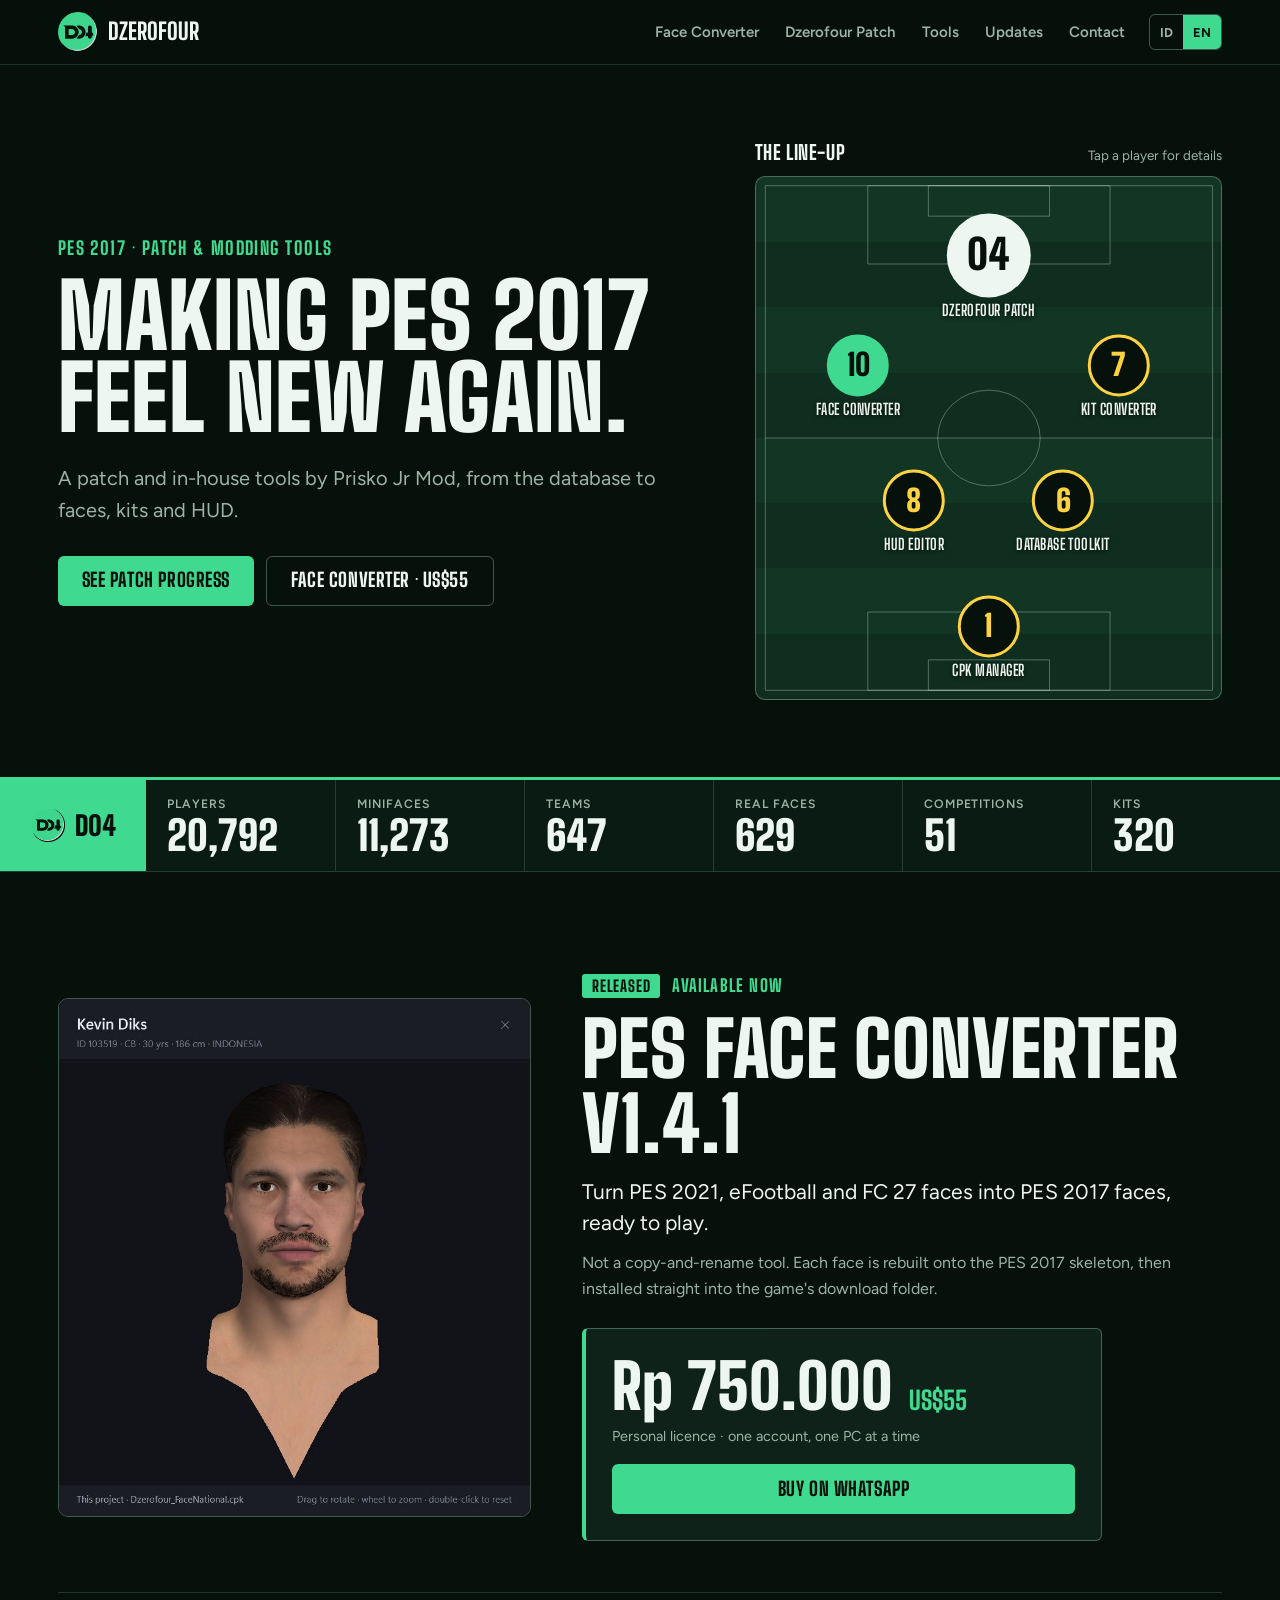
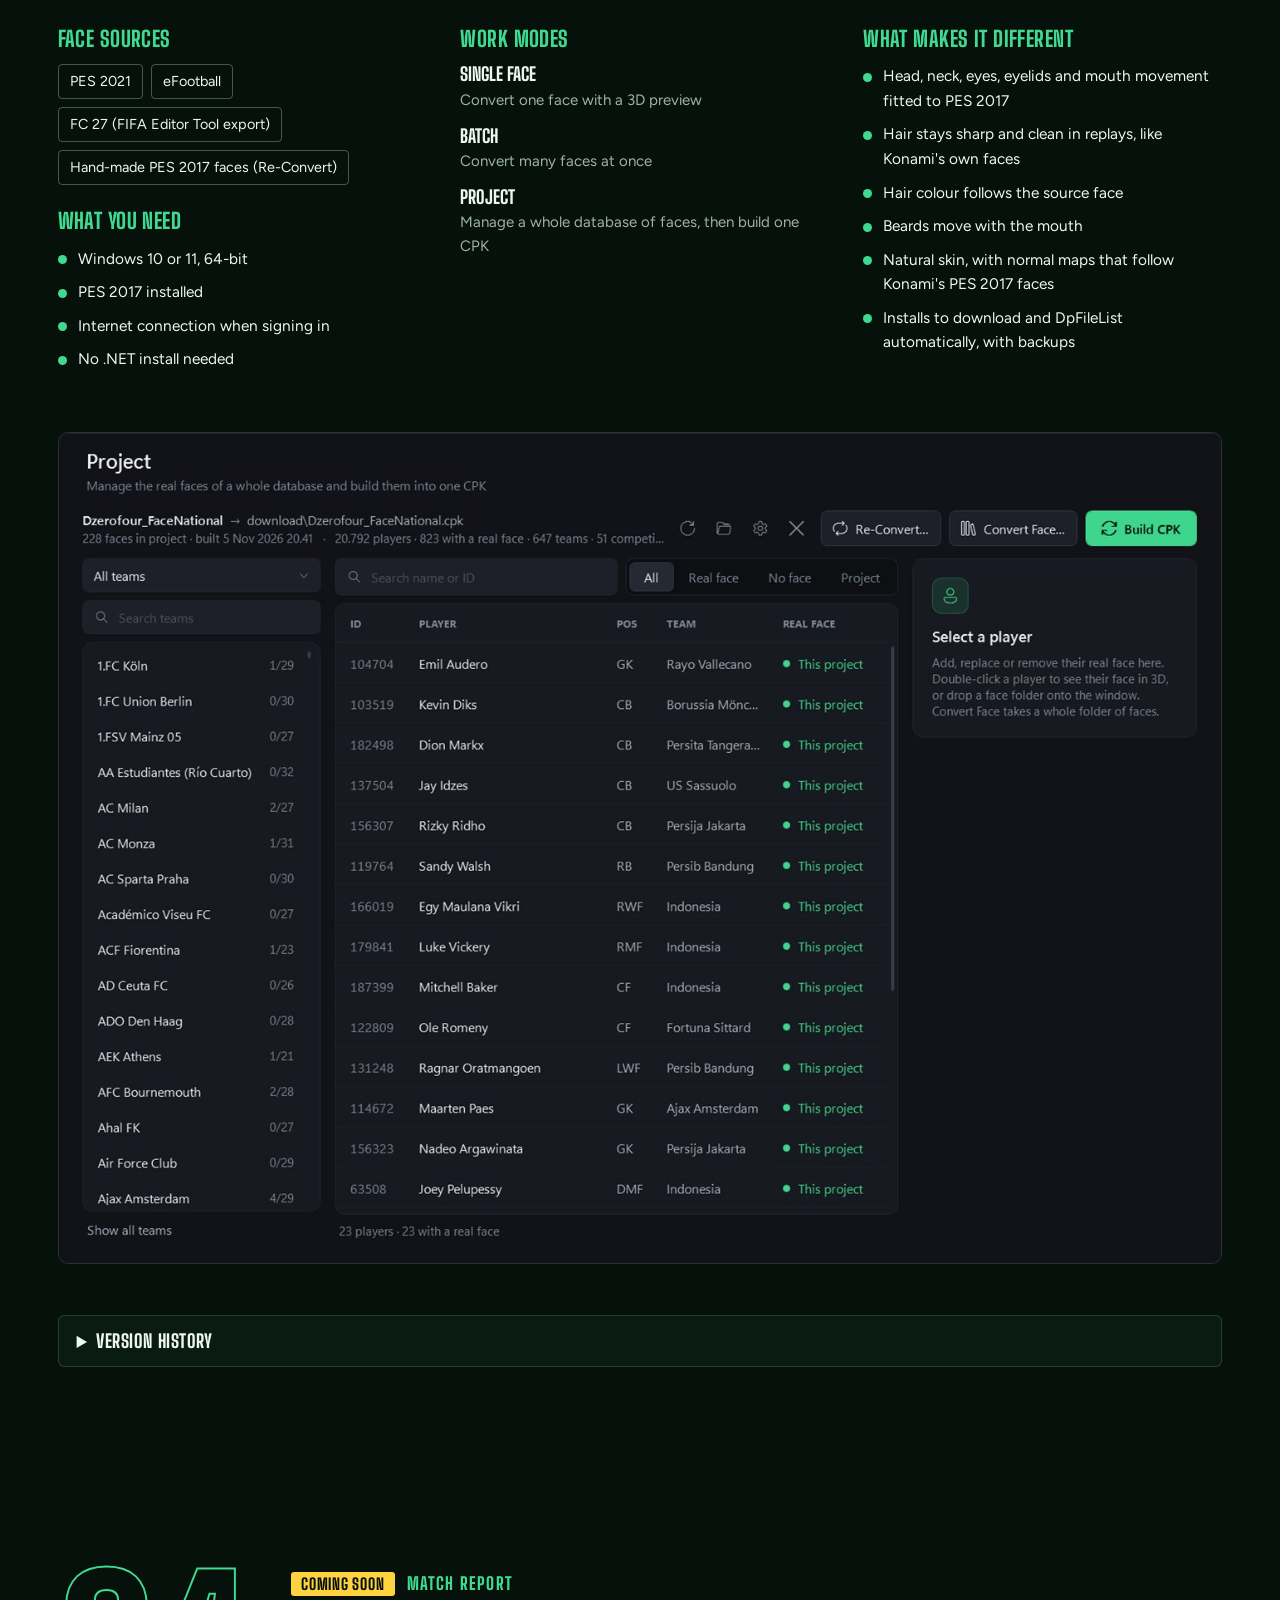
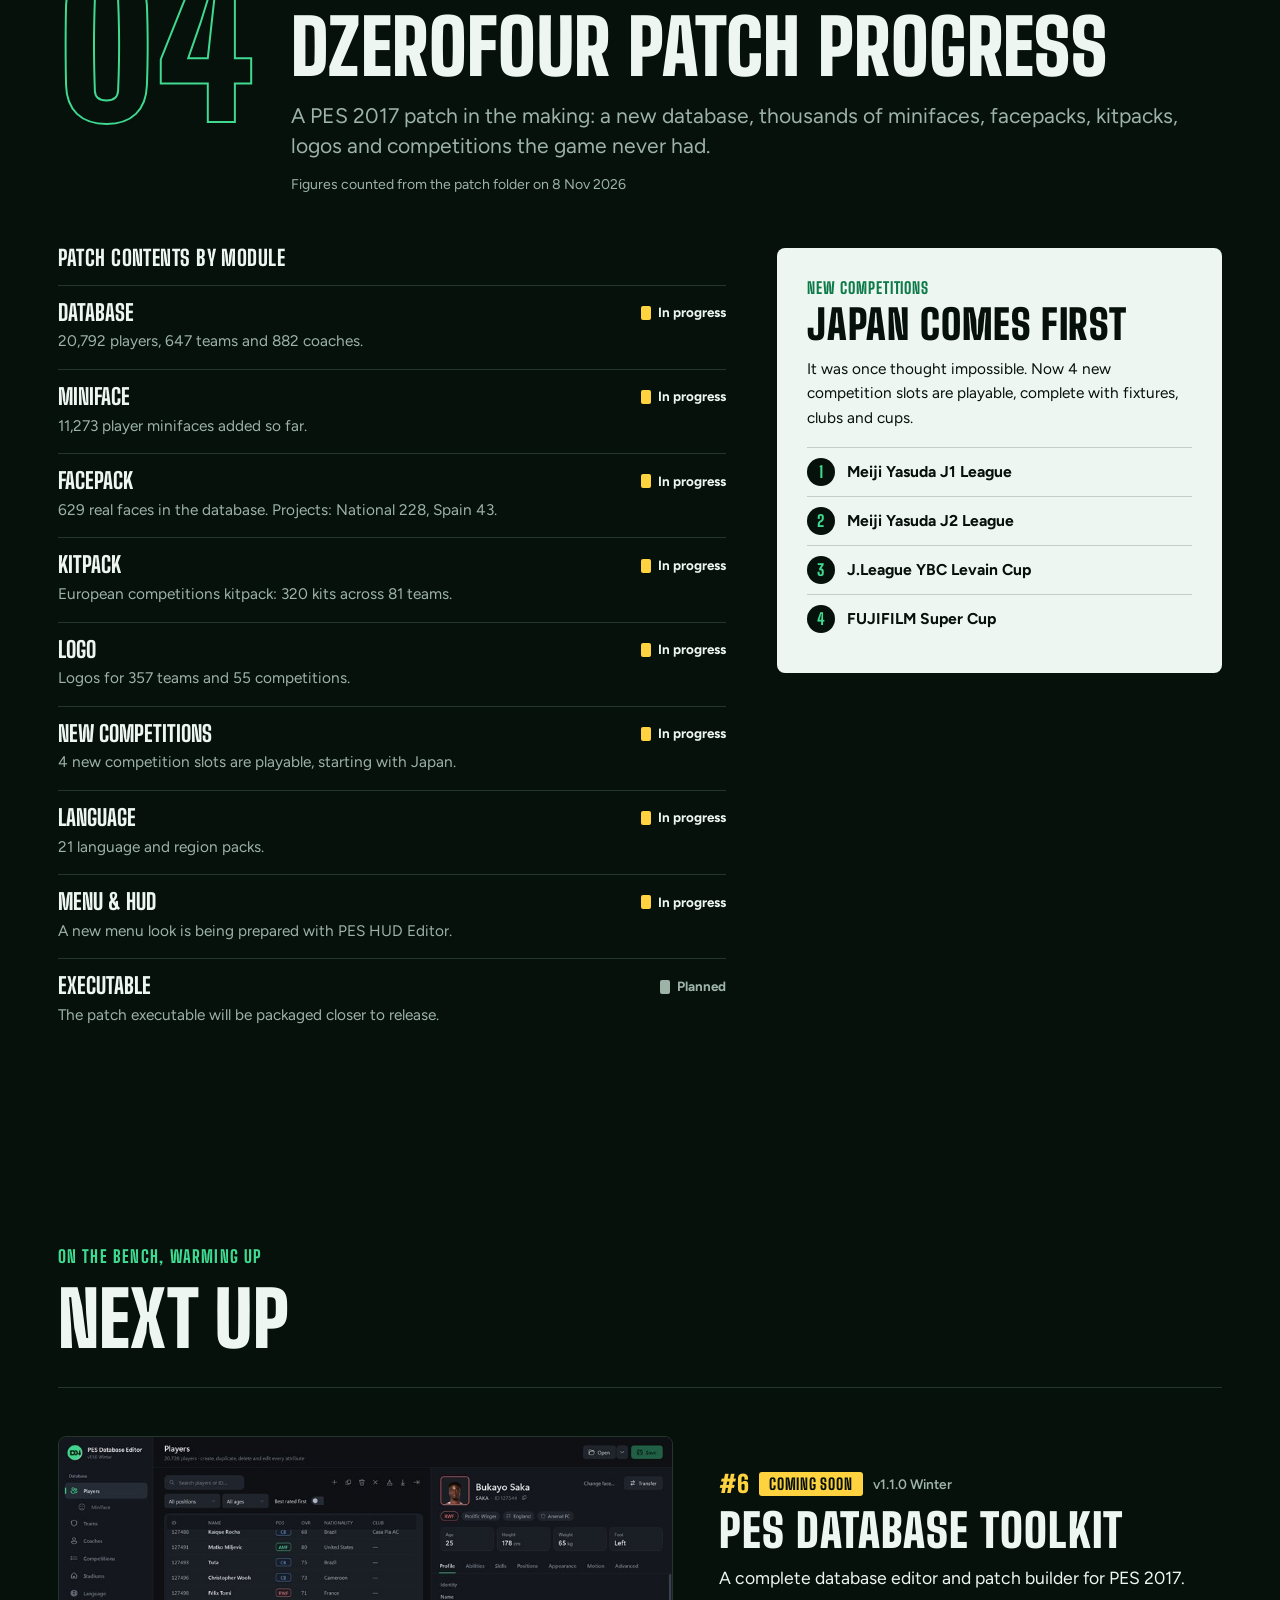
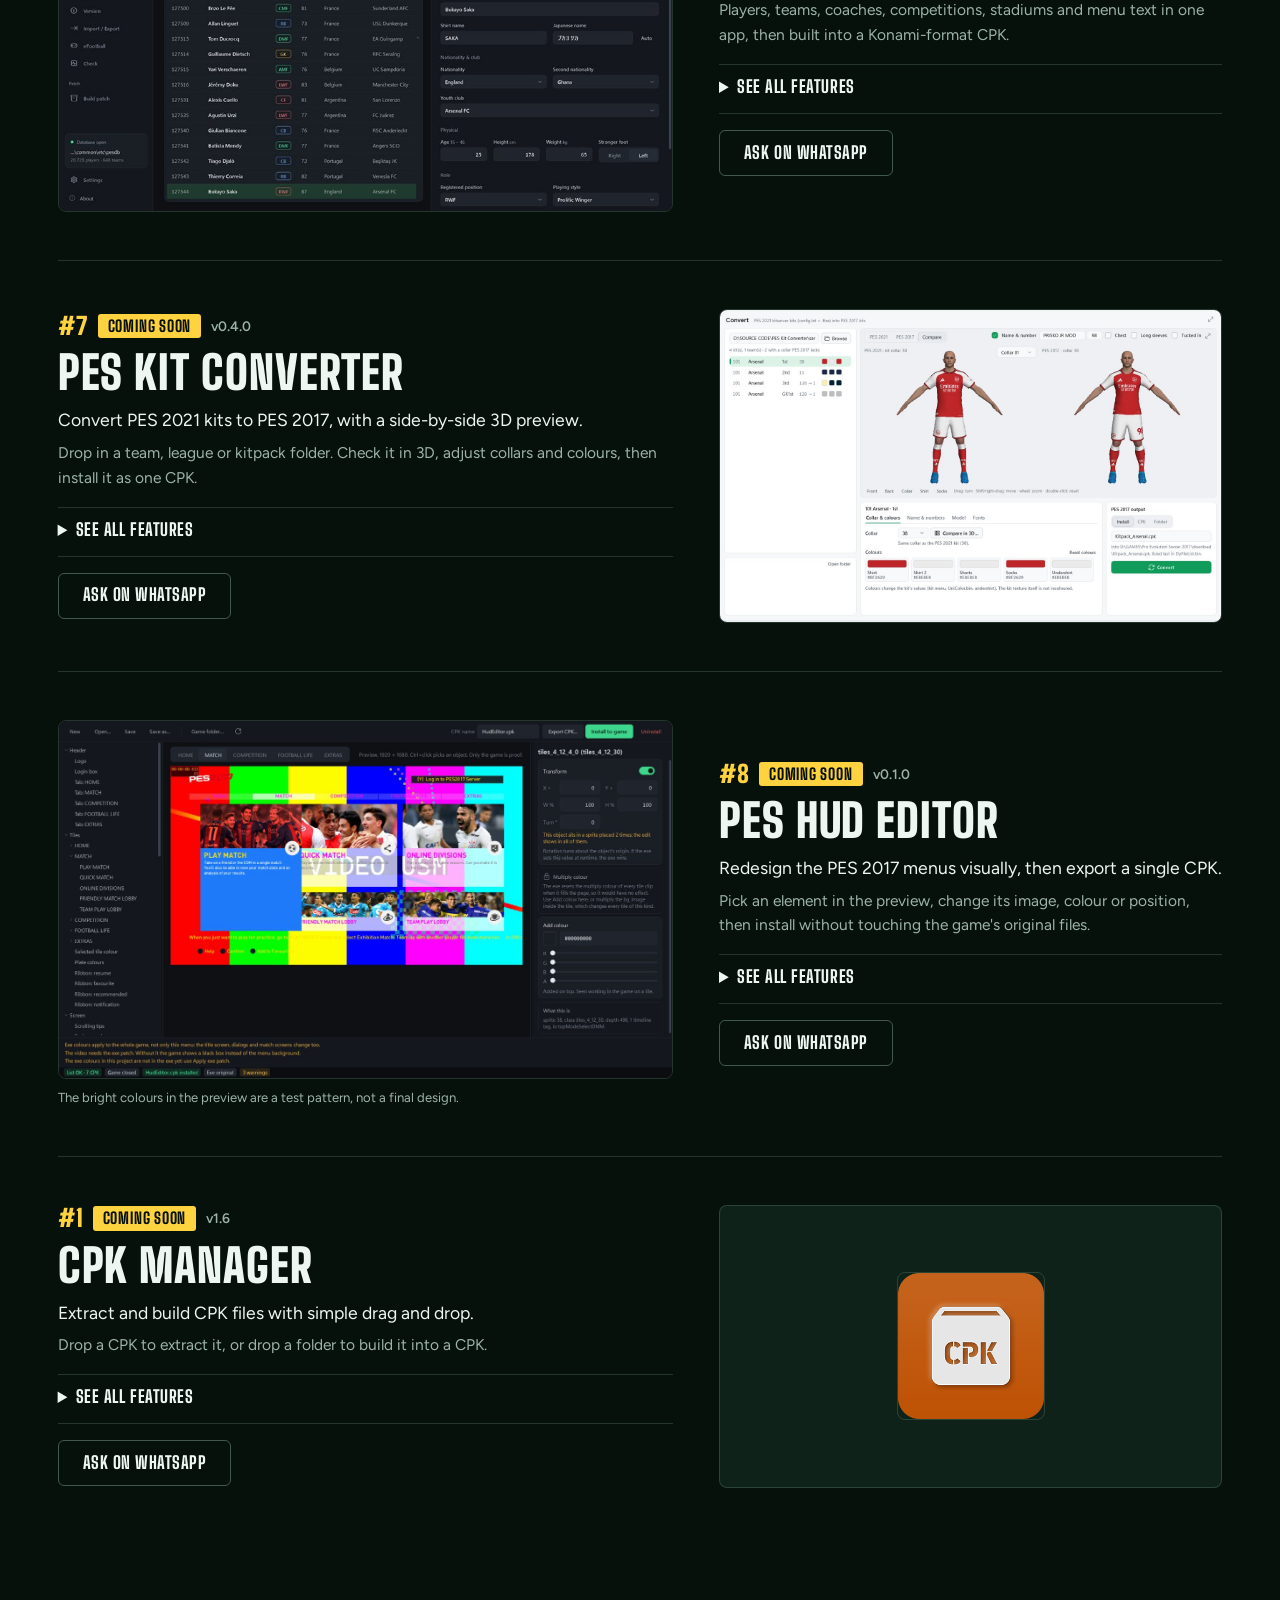
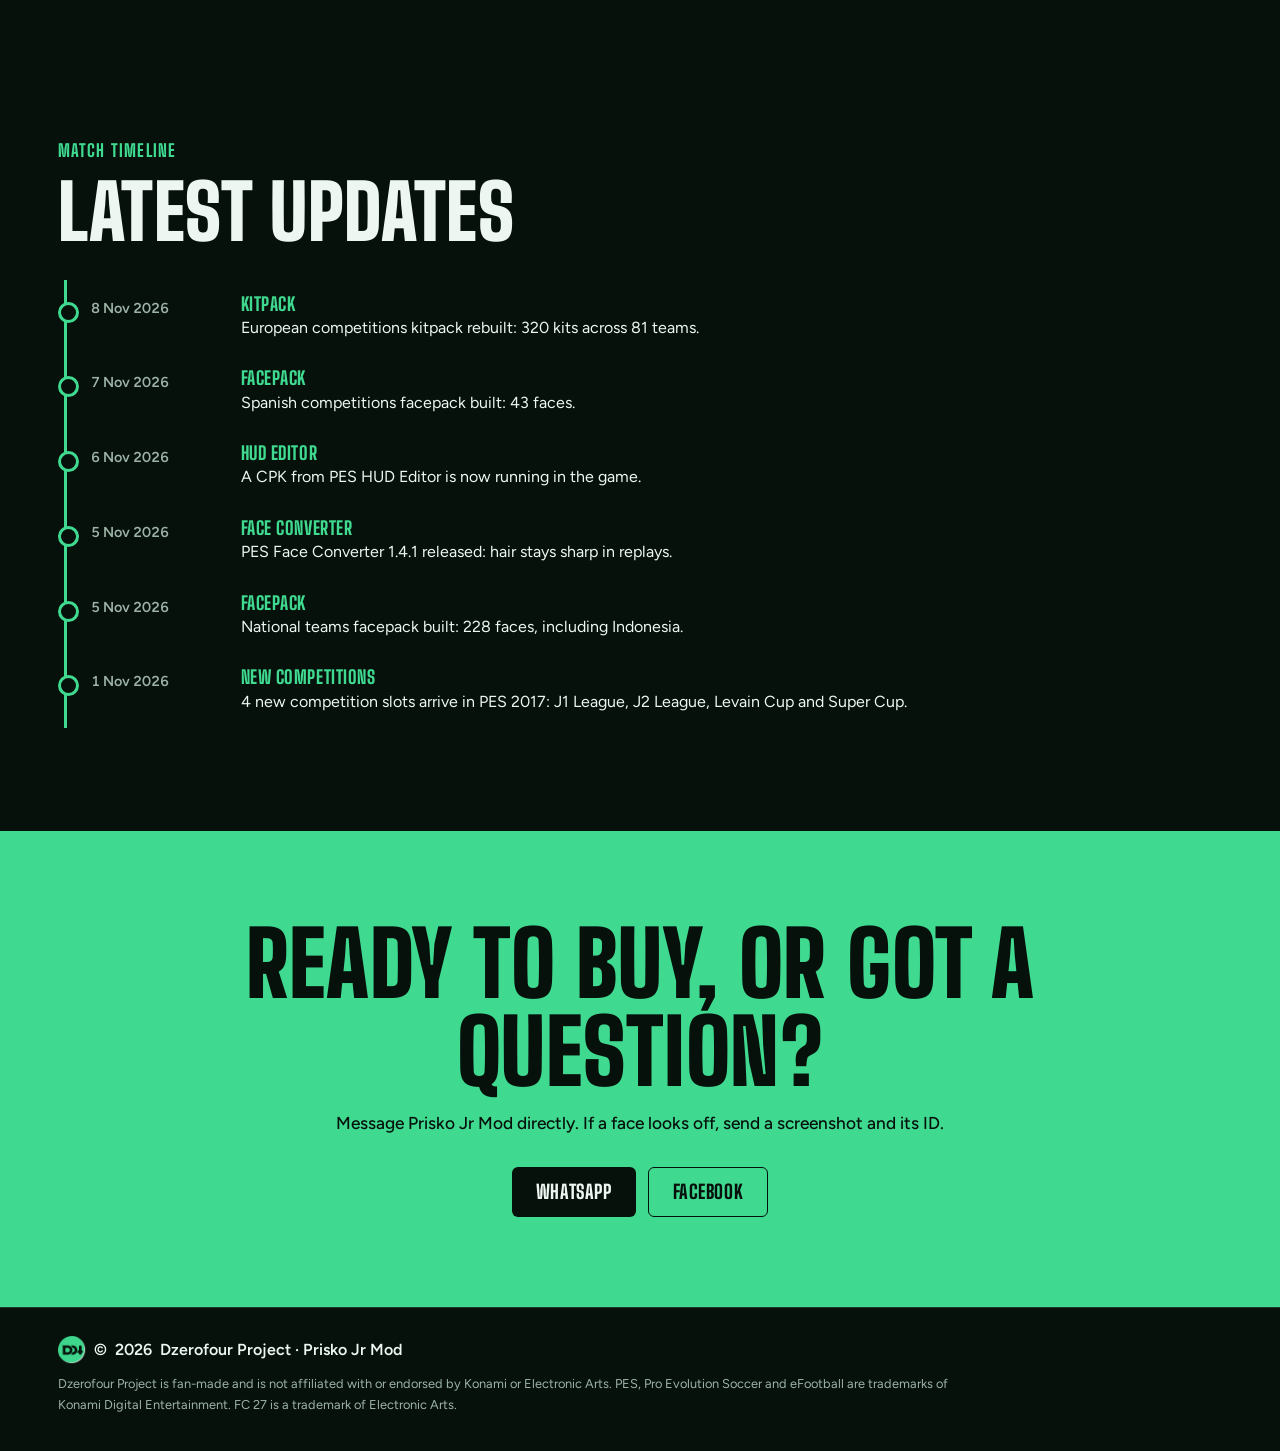
==== index.html @ 47699389 "Rilis pertama website Dzerofour Project Co-Authored-By: Claude Opus 5.5 <noreply@anthropic.com>" ====
<!doctype html>
<html lang="id">
<head>
  <meta charset="utf-8">
  <meta name="viewport" content="width=device-width, initial-scale=1">
  <title>Dzerofour Project | Patch & Tools PES 2017</title>
  <meta name="description" content="Dzerofour Patch dan tool modding PES 2017 buatan Prisko Jr Mod: PES Face Converter, Database Toolkit, Kit Converter, HUD Editor, dan CPK Manager.">
  <meta property="og:title" content="Dzerofour Project | Patch & Tools PES 2017">
  <meta property="og:description" content="Progres Dzerofour Patch dan tool modding PES 2017 buatan Prisko Jr Mod.">
  <meta property="og:type" content="website">
  <meta property="og:image" content="assets/img/face-3d.jpg">
  <meta name="theme-color" content="#06110c">
  <link rel="icon" href="assets/favicon.png">
  <link rel="preconnect" href="https://fonts.googleapis.com">
  <link rel="preconnect" href="https://fonts.gstatic.com" crossorigin>
  <link href="https://fonts.googleapis.com/css2?family=Big+Shoulders+Display:wght@600;800;900&family=Figtree:wght@400;500;600;700&display=swap" rel="stylesheet">
  <link rel="stylesheet" href="css/style.css">
</head>
<body>
  <header class="nav" id="top">
    <a class="nav-brand" href="#top" aria-label="Dzerofour Project">
      <img src="assets/logo-d04.png" alt="" width="40" height="40">
      <span>Dzerofour</span>
    </a>
    <button class="nav-toggle" type="button" aria-expanded="false" aria-controls="nav-links" data-t-aria="menu">
      <span></span><span></span><span></span>
    </button>
    <nav class="nav-links" id="nav-links">
      <a href="#face" data-t="navFace"></a>
      <a href="#patch" data-t="navPatch"></a>
      <a href="#tools" data-t="navTools"></a>
      <a href="#updates" data-t="navUpdates"></a>
      <a href="#contact" data-t="navContact"></a>
    </nav>
    <div class="lang" role="group" aria-label="Language">
      <button type="button" data-lang="id">ID</button>
      <button type="button" data-lang="en">EN</button>
    </div>
  </header>

  <main>
    <section class="hero">
      <div class="hero-copy">
        <p class="eyebrow" id="hero-eyebrow"></p>
        <h1 id="hero-title"></h1>
        <p class="hero-text" id="hero-text"></p>
        <div class="hero-cta">
          <a class="btn btn-primary" href="#patch" id="hero-cta-patch"></a>
          <a class="btn btn-ghost" href="#face" id="hero-cta-buy"></a>
        </div>
      </div>
      <figure class="board-wrap">
        <figcaption class="board-head">
          <strong id="board-label"></strong>
          <span id="board-hint"></span>
        </figcaption>
        <div class="board" id="board">
          <svg class="board-lines" viewBox="0 0 100 120" preserveAspectRatio="none" aria-hidden="true">
            <rect x="2" y="2" width="96" height="116"/>
            <line x1="2" y1="60" x2="98" y2="60"/>
            <circle cx="50" cy="60" r="11" vector-effect="non-scaling-stroke"/>
            <rect x="24" y="2" width="52" height="18"/>
            <rect x="37" y="2" width="26" height="7"/>
            <rect x="24" y="100" width="52" height="18"/>
            <rect x="37" y="111" width="26" height="7"/>
          </svg>
        </div>
      </figure>
    </section>

    <section class="scoreboard" aria-label="Dzerofour Patch">
      <div class="score-tag"><img src="assets/logo-d04.png" alt="" width="34" height="34"><span>D04</span></div>
      <dl class="score-list" id="scoreboard"></dl>
    </section>

    <section class="section face" id="face">
      <div class="face-media">
        <img id="face-image" width="772" height="848" loading="lazy" alt="">
      </div>
      <div class="face-body">
        <div class="section-kick"><span class="card-badge" id="face-badge"></span><span id="face-kicker"></span></div>
        <h2 id="face-name"></h2>
        <p class="lead" id="face-tagline"></p>
        <p id="face-summary"></p>
        <div class="price">
          <div class="price-row">
            <strong id="face-idr"></strong>
            <span id="face-usd"></span>
          </div>
          <p id="face-price-note"></p>
          <a class="btn btn-primary btn-wide" id="face-buy" target="_blank" rel="noopener"></a>
        </div>
      </div>
      <div class="face-details">
        <div>
          <h3 id="face-sources-title"></h3>
          <ul class="chips" id="face-sources"></ul>
          <h3 id="face-req-title"></h3>
          <ul class="ticks" id="face-reqs"></ul>
        </div>
        <div>
          <h3 id="face-modes-title"></h3>
          <dl class="modes" id="face-modes"></dl>
        </div>
        <div>
          <h3 id="face-features-title"></h3>
          <ul class="ticks" id="face-features"></ul>
        </div>
      </div>
      <figure class="face-shot">
        <img id="face-shot" width="1400" height="831" loading="lazy" alt="">
      </figure>
      <details class="versions">
        <summary><span id="face-versions-title"></span></summary>
        <ol id="face-versions"></ol>
      </details>
    </section>

    <section class="section patch" id="patch">
      <div class="section-head">
        <span class="shirt-no" aria-hidden="true">04</span>
        <div>
          <div class="section-kick"><span class="card-badge" id="patch-badge"></span><span id="patch-kicker"></span></div>
          <h2 id="patch-title"></h2>
          <p class="lead" id="patch-intro"></p>
          <p class="stamp" id="patch-updated"></p>
        </div>
      </div>
      <div class="patch-grid">
        <div>
          <h3 id="modules-title"></h3>
          <ul class="modules" id="modules"></ul>
        </div>
        <aside class="comps">
          <p class="comps-kick" id="comps-kick"></p>
          <h3 id="comps-title"></h3>
          <p id="comps-text"></p>
          <ol id="comps-list"></ol>
        </aside>
      </div>
    </section>

    <section class="section tools" id="tools">
      <div class="section-head compact">
        <div>
          <div class="section-kick"><span id="tools-kicker"></span></div>
          <h2 id="tools-title"></h2>
        </div>
      </div>
      <div class="tool-list" id="tool-list"></div>
    </section>

    <section class="section updates" id="updates">
      <div class="section-head compact">
        <div>
          <div class="section-kick"><span id="updates-kicker"></span></div>
          <h2 id="updates-title"></h2>
        </div>
      </div>
      <ol class="timeline" id="timeline"></ol>
    </section>

    <section class="contact" id="contact">
      <h2 id="contact-title"></h2>
      <p id="contact-text"></p>
      <div class="hero-cta">
        <a class="btn btn-primary" id="contact-wa" target="_blank" rel="noopener">WhatsApp</a>
        <a class="btn btn-ghost" id="contact-fb" target="_blank" rel="noopener">Facebook</a>
      </div>
    </section>
  </main>

  <footer class="footer">
    <p class="footer-brand"><img src="assets/logo-d04.png" alt="" width="28" height="28"> &copy; <span id="year"></span> Dzerofour Project · Prisko Jr Mod</p>
    <p class="footer-legal" id="disclaimer"></p>
  </footer>

  <!-- Isi situs ada di folder data/. Lihat PANDUAN-UPDATE.md -->
  <script src="data/site.js"></script>
  <script src="data/products.js"></script>
  <script src="data/patch-stats.js"></script>
  <script src="data/patch.js"></script>
  <script src="data/updates.js"></script>
  <script src="js/main.js"></script>
</body>
</html>
---- css/style.css ----
/* Warna brand D04. Ganti di sini, seluruh situs ikut berubah. */
:root {
  --ink: #06110c;
  --pitch: #0a1b13;
  --panel: #0e2219;
  --panel-2: #14302a;
  --line: rgba(190, 240, 215, .16);
  --line-strong: rgba(190, 240, 215, .32);
  --mint: #3fd98f;
  --mint-deep: #19a866;
  --yellow: #ffd23f;
  --text: #eef6f1;
  --muted: #9db3a7;
  --display: "Big Shoulders Display", "Arial Narrow", Impact, sans-serif;
  --body: "Figtree", "Segoe UI", system-ui, sans-serif;
  --gutter: clamp(16px, 4.5vw, 64px);
  --max: 1320px;
}

* { box-sizing: border-box; }
html { scroll-behavior: smooth; scroll-padding-top: 76px; -webkit-text-size-adjust: 100%; }
body { margin: 0; background: var(--ink); color: var(--text); font: 400 16px/1.6 var(--body); overflow-x: hidden; }
img { max-width: 100%; height: auto; display: block; }
a { color: inherit; }
h1, h2, h3 { margin: 0; font-family: var(--display); text-transform: uppercase; line-height: .98; letter-spacing: .005em; }
h2 { font-size: clamp(2.5rem, 6vw, 4.75rem); font-weight: 900; }
h3 { font-size: 1.35rem; font-weight: 800; letter-spacing: .02em; }
p { margin: 0; }
ul, ol { margin: 0; padding: 0; list-style: none; }
:focus-visible { outline: 3px solid var(--yellow); outline-offset: 3px; }

/* NAV */
.nav {
  position: sticky; top: 0; z-index: 20;
  display: flex; align-items: center; gap: 24px;
  padding: 12px var(--gutter);
  background: rgba(6, 17, 12, .88);
  backdrop-filter: blur(10px);
  border-bottom: 1px solid var(--line);
}
.nav-brand { display: flex; align-items: center; gap: 10px; text-decoration: none; font: 800 1.45rem/1 var(--display); text-transform: uppercase; }
.nav-links { display: flex; gap: 26px; margin-left: auto; }
.nav-links a { text-decoration: none; font-weight: 600; font-size: .94rem; color: var(--muted); transition: color .15s; }
.nav-links a:hover { color: var(--mint); }
.lang { display: flex; border: 1px solid var(--line-strong); border-radius: 6px; overflow: hidden; flex: none; }
.lang button { background: none; border: 0; color: var(--muted); font: 700 .8rem var(--body); padding: 7px 10px; cursor: pointer; min-height: 34px; }
.lang button.is-on { background: var(--mint); color: var(--ink); }
.nav-toggle { display: none; background: none; border: 1px solid var(--line-strong); border-radius: 6px; width: 42px; height: 38px; padding: 9px; cursor: pointer; flex: none; }
.nav-toggle span { display: block; height: 2px; background: var(--text); margin: 3px 0; }

/* BUTTONS */
.btn {
  display: inline-flex; align-items: center; justify-content: center; text-align: center;
  min-height: 50px; padding: 12px 24px; border-radius: 6px;
  font: 800 1.2rem/1.05 var(--display); text-transform: uppercase; letter-spacing: .03em;
  text-decoration: none; transition: transform .15s, background .15s, border-color .15s;
}
.btn:hover { transform: translateY(-2px); }
.btn-primary { background: var(--mint); color: var(--ink); }
.btn-primary:hover { background: #63e7a8; }
.btn-ghost { border: 1px solid var(--line-strong); color: var(--text); }
.btn-ghost:hover { border-color: var(--mint); }
.btn-wide { width: 100%; }

/* HERO */
.hero {
  position: relative;
  display: grid; grid-template-columns: minmax(0, 1.15fr) minmax(0, .85fr);
  gap: clamp(28px, 5vw, 80px); align-items: center;
  max-width: var(--max); margin: 0 auto;
  padding: clamp(36px, 6vw, 84px) var(--gutter);
}
.eyebrow { color: var(--mint); font: 800 1.15rem/1.2 var(--display); text-transform: uppercase; letter-spacing: .08em; }
h1 { font-size: clamp(3.4rem, 7vw, 6.4rem); font-weight: 900; margin: 16px 0 22px; line-height: .92; }
.hero-text { color: var(--muted); font-size: clamp(1.05rem, 1.6vw, 1.25rem); max-width: 34em; }
.hero-cta { display: flex; flex-wrap: wrap; gap: 12px; margin-top: 30px; }

.board-wrap { margin: 0; }
.board-head { display: flex; justify-content: space-between; align-items: baseline; gap: 12px; margin-bottom: 10px; }
.board-head strong { font: 800 1.25rem/1 var(--display); text-transform: uppercase; letter-spacing: .03em; }
.board-head span { color: var(--muted); font-size: .84rem; text-align: right; }
.board {
  position: relative; aspect-ratio: 100 / 112; border-radius: 10px; overflow: hidden;
  background: repeating-linear-gradient(180deg, #123524 0 12.5%, #0f2e1f 12.5% 25%);
  border: 1px solid var(--line-strong);
}
.board-lines { position: absolute; inset: 0; width: 100%; height: 100%; fill: none; stroke: rgba(235, 255, 245, .3); stroke-width: 1; }
.board-lines * { vector-effect: non-scaling-stroke; }
.token {
  position: absolute; transform: translate(-50%, -50%);
  display: flex; flex-direction: column; align-items: center; gap: 5px;
  width: 31%; text-decoration: none; text-align: center;
}
.token-no {
  display: grid; place-items: center;
  width: clamp(42px, 5.6vw, 62px); aspect-ratio: 1; border-radius: 50%;
  font: 900 clamp(1.3rem, 2.5vw, 1.9rem)/1 var(--display);
  background: var(--ink); color: var(--yellow); border: 3px solid var(--yellow);
  transition: transform .18s;
}
.token.is-released .token-no { background: var(--mint); color: var(--ink); border-color: var(--mint); }
.token.is-captain .token-no { width: clamp(58px, 7.6vw, 84px); background: var(--text); color: var(--ink); border-color: var(--text); font-size: clamp(1.8rem, 3.4vw, 2.6rem); }
.token:hover .token-no, .token:focus-visible .token-no { transform: scale(1.1); }
.token-name { font: 700 clamp(.82rem, 1.2vw, .98rem)/1.05 var(--display); text-transform: uppercase; letter-spacing: .03em; text-shadow: 0 1px 4px rgba(0, 0, 0, .75); }

/* SCOREBOARD */
.scoreboard {
  display: flex; align-items: stretch;
  border-top: 3px solid var(--mint); border-bottom: 1px solid var(--line);
  background: var(--pitch);
}
.score-tag { display: flex; align-items: center; gap: 10px; padding: 14px clamp(14px, 2.4vw, 32px); background: var(--mint); color: var(--ink); font: 900 1.7rem/1 var(--display); flex: none; }
.score-list { display: grid; grid-template-columns: repeat(6, minmax(0, 1fr)); flex: 1; margin: 0; min-width: 0; }
.score-item { padding: 14px clamp(10px, 1.6vw, 24px); border-left: 1px solid var(--line); min-width: 0; }
.score-item:first-child { border-left: 0; }
.score-item dt { color: var(--muted); font-size: .76rem; font-weight: 600; text-transform: uppercase; letter-spacing: .08em; }
.score-item dd { margin: 0; font: 900 clamp(1.7rem, 3.2vw, 2.9rem)/1.05 var(--display); font-variant-numeric: tabular-nums; }

/* SECTIONS */
.section { max-width: var(--max); margin: 0 auto; padding: clamp(56px, 8vw, 112px) var(--gutter); }
.section-kick { display: flex; flex-wrap: wrap; align-items: center; gap: 12px; margin-bottom: 14px; color: var(--mint); font: 800 1.08rem/1.2 var(--display); text-transform: uppercase; letter-spacing: .07em; }
.lead { font-size: clamp(1.1rem, 1.7vw, 1.32rem); line-height: 1.45; margin-top: 16px; }
.section-head { display: flex; gap: clamp(16px, 3vw, 40px); align-items: flex-start; margin-bottom: clamp(30px, 4vw, 54px); }
.section-head.compact { margin-bottom: 30px; }
.section-head .lead { max-width: 42em; color: var(--muted); }
.shirt-no { font: 900 clamp(5.5rem, 15vw, 12.5rem)/.8 var(--display); color: transparent; -webkit-text-stroke: 2px var(--mint); flex: none; }
.stamp { color: var(--muted); font-size: .88rem; margin-top: 12px; }

/* Kartu wasit: hijau = released, kuning = coming soon */
.card-badge { display: inline-flex; align-items: center; gap: 8px; color: var(--ink); background: var(--yellow); padding: 4px 10px 3px; border-radius: 3px; font: 800 .98rem/1.1 var(--display); text-transform: uppercase; letter-spacing: .05em; white-space: nowrap; }
.card-badge.is-released { background: var(--mint); }

/* FACE */
.face { display: grid; grid-template-columns: minmax(0, .85fr) minmax(0, 1.15fr); gap: clamp(26px, 4vw, 60px); align-items: center; }
.face-media img { width: 100%; border-radius: 10px; border: 1px solid var(--line-strong); }
.face-body > p:not(.lead) { color: var(--muted); margin-top: 12px; max-width: 38em; }
.price { margin-top: 26px; padding: clamp(18px, 2.4vw, 26px); background: var(--panel); border: 1px solid var(--line-strong); border-left: 4px solid var(--mint); border-radius: 6px; max-width: 520px; }
.price-row { display: flex; flex-wrap: wrap; align-items: baseline; gap: 6px 16px; }
.price-row strong { font: 900 clamp(2.6rem, 5vw, 3.9rem)/1 var(--display); }
.price-row span { font: 800 1.6rem/1 var(--display); color: var(--mint); }
.price p { color: var(--muted); font-size: .9rem; margin: 8px 0 16px; }
.face-details { grid-column: 1 / -1; display: grid; grid-template-columns: repeat(3, minmax(0, 1fr)); gap: clamp(24px, 3.4vw, 48px); padding-top: clamp(20px, 3vw, 36px); border-top: 1px solid var(--line); }
.face-details h3 { margin-bottom: 14px; color: var(--mint); }
.face-details h3:not(:first-child) { margin-top: 26px; }
.chips { display: flex; flex-wrap: wrap; gap: 8px; }
.chips li { padding: 5px 11px; border: 1px solid var(--line-strong); border-radius: 4px; font-size: .9rem; }
.ticks li { position: relative; padding-left: 20px; margin-bottom: 9px; font-size: .96rem; }
.ticks li::before { content: ""; position: absolute; left: 0; top: .55em; width: 9px; height: 9px; border-radius: 50%; background: var(--mint); }
.modes { margin: 0; }
.modes dt { font: 800 1.15rem/1.1 var(--display); text-transform: uppercase; }
.modes dd { margin: 3px 0 14px; color: var(--muted); font-size: .94rem; }
.face-shot { grid-column: 1 / -1; margin: 0; }
.face-shot img { width: 100%; border-radius: 10px; border: 1px solid var(--line); }
.versions { grid-column: 1 / -1; border: 1px solid var(--line); border-radius: 6px; background: var(--pitch); }
summary { cursor: pointer; font: 800 1.15rem/1.2 var(--display); text-transform: uppercase; letter-spacing: .03em; padding: 14px 18px; min-height: 48px; }
summary:hover { color: var(--mint); }
.versions ol { padding: 0 18px 12px; }
.versions li { display: grid; grid-template-columns: 62px 1fr; gap: 8px; padding: 9px 0; border-top: 1px solid var(--line); font-size: .95rem; }
.versions b { color: var(--mint); font-variant-numeric: tabular-nums; }

/* PATCH */
.patch-wrap, .patch { position: relative; }
.patch-grid { display: grid; grid-template-columns: minmax(0, 1.5fr) minmax(0, 1fr); gap: clamp(26px, 4vw, 56px); align-items: start; }
.patch-grid h3 { margin-bottom: 16px; }
.module { display: grid; grid-template-columns: minmax(0, 1fr) auto; gap: 4px 16px; padding: 15px 0; border-top: 1px solid var(--line); }
.module-name { font: 800 1.4rem/1.1 var(--display); text-transform: uppercase; }
.module-status { display: inline-flex; align-items: center; gap: 7px; font-size: .84rem; font-weight: 700; white-space: nowrap; }
.module-status::before { content: ""; width: 10px; height: 14px; border-radius: 2px; background: var(--muted); }
.module.is-done .module-status::before { background: var(--mint); }
.module.is-progress .module-status::before { background: var(--yellow); }
.module.is-planned .module-status { color: var(--muted); }
.module-text { grid-column: 1 / -1; color: var(--muted); font-size: .96rem; }
.bar { grid-column: 1 / -1; height: 6px; margin-top: 7px; background: var(--panel-2); border-radius: 3px; overflow: hidden; }
.bar i { display: block; height: 100%; background: var(--mint); }
.comps { padding: clamp(20px, 2.6vw, 30px); background: var(--text); color: var(--ink); border-radius: 8px; position: sticky; top: 88px; }
.comps-kick { color: #0e7a49; font: 800 1rem/1.2 var(--display); text-transform: uppercase; letter-spacing: .06em; margin-bottom: 8px; }
.comps h3 { font-size: clamp(1.9rem, 3.2vw, 2.7rem); font-weight: 900; margin-bottom: 12px; }
.comps p:not(.comps-kick) { font-size: .96rem; }
.comps ol { counter-reset: c; margin-top: 16px; }
.comps li { counter-increment: c; display: flex; gap: 12px; align-items: center; padding: 10px 0; border-top: 1px solid rgba(6, 17, 12, .18); font-weight: 700; font-size: .98rem; }
.comps li::before { content: counter(c); display: grid; place-items: center; flex: none; width: 28px; height: 28px; border-radius: 50%; background: var(--ink); color: var(--mint); font: 800 1rem/1 var(--display); }

/* TOOLS */
.tools-band { background: var(--pitch); }
.tool { display: grid; grid-template-columns: minmax(0, 1.1fr) minmax(0, .9fr); gap: clamp(22px, 3.6vw, 52px); align-items: center; padding: clamp(28px, 4vw, 48px) 0; border-top: 1px solid var(--line); }
.tool:nth-child(even) .tool-media { order: 2; }
.tool-media img { width: 100%; border-radius: 8px; border: 1px solid var(--line); }
.tool-note { color: var(--muted); font-size: .82rem; margin-top: 8px; }
.tool-icon { display: grid; place-items: center; aspect-ratio: 16 / 9; background: var(--panel); border: 1px solid var(--line); border-radius: 8px; }
.tool-icon img { width: clamp(84px, 13vw, 148px); }
.tool-top { display: flex; flex-wrap: wrap; align-items: center; gap: 10px; margin-bottom: 12px; }
.tool-no { font: 900 1.5rem/1 var(--display); color: var(--yellow); }
.tool-version { color: var(--muted); font-size: .86rem; font-weight: 600; }
.tool h3 { font-size: clamp(2rem, 3.6vw, 3rem); font-weight: 900; }
.tool .lead { font-size: 1.1rem; margin-top: 12px; }
.tool-summary { color: var(--muted); margin-top: 8px; font-size: .97rem; }
.tool details { margin-top: 16px; border-top: 1px solid var(--line); border-bottom: 1px solid var(--line); }
.tool summary { padding: 12px 0; font-size: 1.08rem; }
.tool .ticks { padding-bottom: 8px; }
.tool .btn { margin-top: 16px; min-height: 46px; font-size: 1.08rem; }

/* TIMELINE */
.timeline { border-left: 3px solid var(--mint); margin-left: 6px; }
.event { position: relative; display: grid; grid-template-columns: 130px minmax(0, 1fr); gap: 4px 20px; padding: 14px 0 14px 24px; }
.event::before { content: ""; position: absolute; left: -9px; top: 22px; width: 15px; height: 15px; border-radius: 50%; background: var(--ink); border: 3px solid var(--mint); }
.event time { color: var(--muted); font-size: .9rem; font-weight: 600; font-variant-numeric: tabular-nums; padding-top: 3px; }
.event b { display: block; font: 800 1.15rem/1.15 var(--display); text-transform: uppercase; color: var(--mint); letter-spacing: .03em; }
.more { margin: 18px 0 0; background: none; color: var(--text); cursor: pointer; font-family: var(--display); }

/* CONTACT */
.contact { background: var(--mint); color: var(--ink); padding: clamp(52px, 7vw, 92px) var(--gutter); text-align: center; }
.contact h2 { font-size: clamp(2.6rem, 7vw, 5.6rem); }
.contact p { max-width: 36em; margin: 14px auto 0; font-size: 1.08rem; font-weight: 500; }
.contact .hero-cta { justify-content: center; }
.contact .btn-primary { background: var(--ink); color: var(--text); }
.contact .btn-primary:hover { background: #12291e; }
.contact .btn-ghost { border-color: var(--ink); color: var(--ink); }
.contact .btn-ghost:hover { background: rgba(6, 17, 12, .1); border-color: var(--ink); }

/* FOOTER */
.footer { padding: 28px var(--gutter) 36px; border-top: 1px solid var(--line); }
.footer-brand { display: flex; align-items: center; flex-wrap: wrap; gap: 8px; font-weight: 600; }
.footer-legal { color: var(--muted); font-size: .8rem; max-width: 70em; margin-top: 10px; }

/* TABLET */
@media (max-width: 1040px) {
  .hero { grid-template-columns: 1fr; }
  .board-wrap { max-width: 560px; }
  .token-no { width: clamp(44px, 9vw, 62px); font-size: clamp(1.3rem, 3.6vw, 1.9rem); }
  .token.is-captain .token-no { width: clamp(60px, 12vw, 84px); font-size: clamp(1.8rem, 5vw, 2.6rem); }
  .token-name { font-size: clamp(.82rem, 2.2vw, .98rem); }
  .score-list { grid-template-columns: repeat(3, minmax(0, 1fr)); }
  .score-item:nth-child(4) { border-left: 0; }
  .score-item:nth-child(n + 4) { border-top: 1px solid var(--line); }
  .face-details { grid-template-columns: repeat(2, minmax(0, 1fr)); }
  .face-details > :last-child { grid-column: 1 / -1; }
  .patch-grid { grid-template-columns: 1fr; }
  .comps { position: static; }
}

/* NAV HP */
@media (max-width: 860px) {
  .nav { gap: 10px; flex-wrap: wrap; }
  .lang { margin-left: auto; }
  .nav-toggle { display: block; order: 3; }
  .nav-links { display: none; order: 4; width: 100%; flex-direction: column; gap: 0; margin: 4px 0 0; }
  .nav-links.is-open { display: flex; }
  .nav-links a { padding: 12px 0; border-top: 1px solid var(--line); font-size: 1rem; color: var(--text); }
}

/* HP */
@media (max-width: 720px) {
  .face { grid-template-columns: 1fr; }
  .face-body { order: -1; }
  .face-media, .face-details, .face-shot, .versions { grid-column: auto; }
  .face-details { grid-template-columns: 1fr; }
  .tool { grid-template-columns: 1fr; }
  .tool:nth-child(even) .tool-media { order: 0; }
  .scoreboard { flex-direction: column; }
  .score-tag { padding: 10px 16px; font-size: 1.4rem; }
  .section-head { flex-direction: column; gap: 10px; }
  .board-head { flex-direction: column; gap: 3px; }
  .board-head span { text-align: left; }
  .hero-cta .btn { width: 100%; }
  .event { grid-template-columns: 1fr; gap: 2px; }
}

@media (prefers-reduced-motion: reduce) {
  html { scroll-behavior: auto; }
  * { transition: none !important; }
}
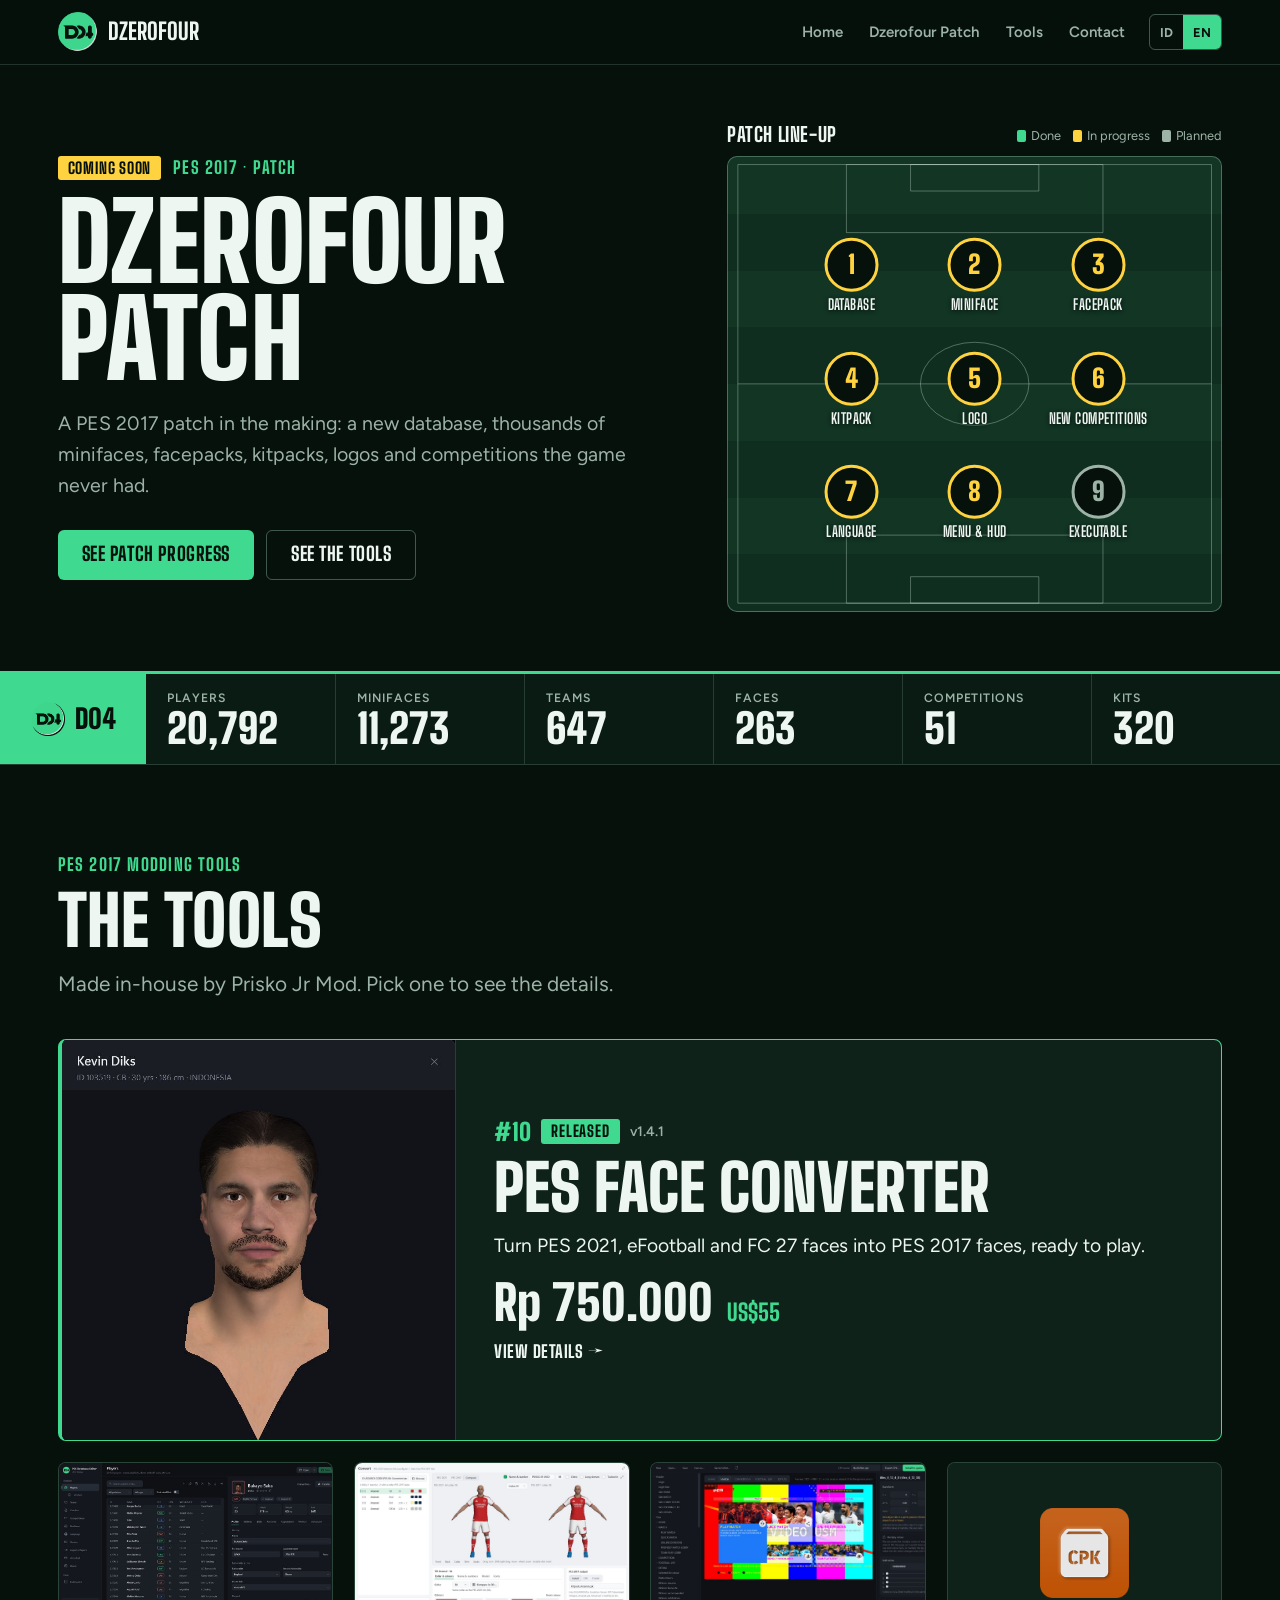
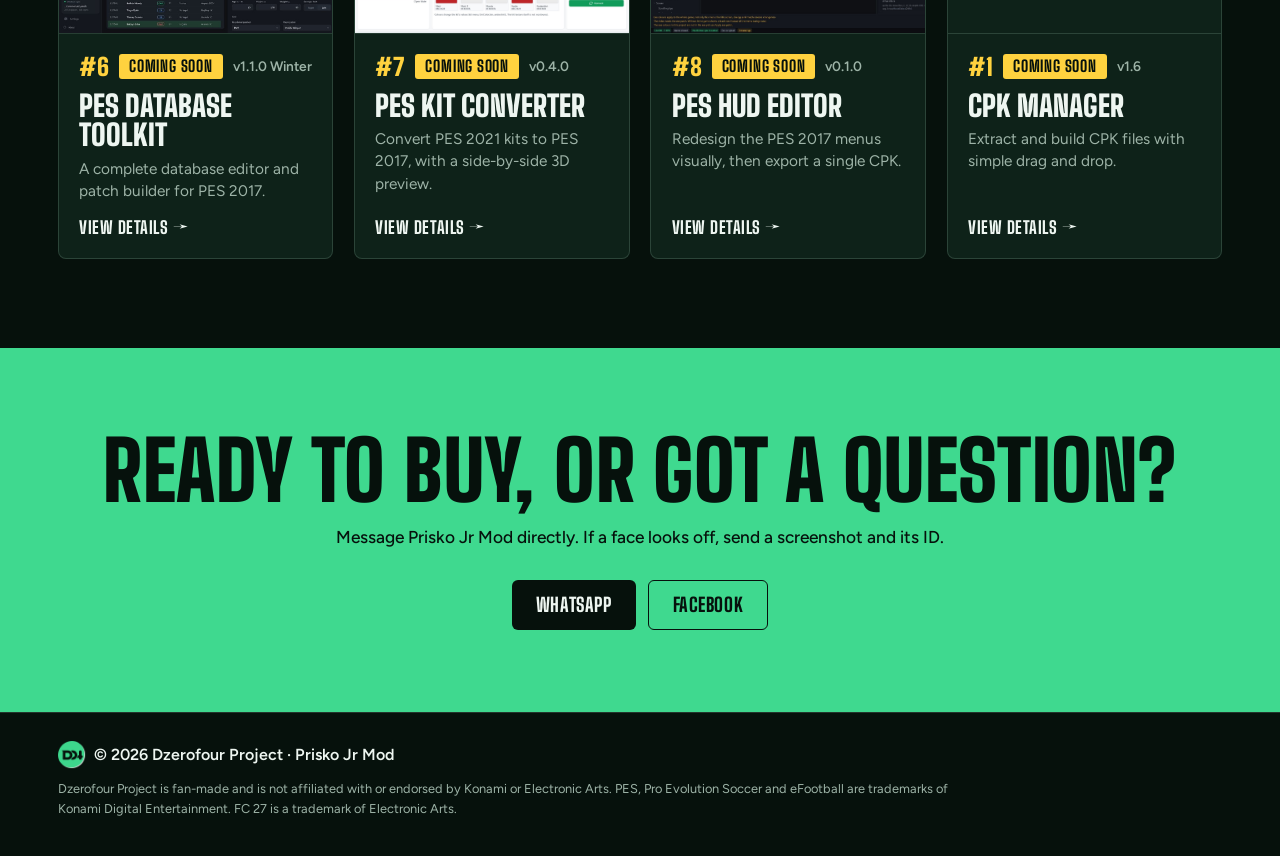
==== commit bcc36760: "Home baru dengan halaman detail patch dan tool Co-Authored-By: Claude Opus 5.5 <noreply@anthropic.co" ====
--- a/index.html
+++ b/index.html
@@ -8,7 +8,7 @@
   <meta property="og:title" content="Dzerofour Project | Patch & Tools PES 2017">
   <meta property="og:description" content="Progres Dzerofour Patch dan tool modding PES 2017 buatan Prisko Jr Mod.">
   <meta property="og:type" content="website">
-  <meta property="og:image" content="assets/img/face-3d.jpg">
+  <meta property="og:image" content="https://priskojr.github.io/dzerofour/assets/img/face-3d.jpg">
   <meta name="theme-color" content="#06110c">
   <link rel="icon" href="assets/favicon.png">
   <link rel="preconnect" href="https://fonts.googleapis.com">
@@ -16,164 +16,8 @@
   <link href="https://fonts.googleapis.com/css2?family=Big+Shoulders+Display:wght@600;800;900&family=Figtree:wght@400;500;600;700&display=swap" rel="stylesheet">
   <link rel="stylesheet" href="css/style.css">
 </head>
-<body>
-  <header class="nav" id="top">
-    <a class="nav-brand" href="#top" aria-label="Dzerofour Project">
-      <img src="assets/logo-d04.png" alt="" width="40" height="40">
-      <span>Dzerofour</span>
-    </a>
-    <button class="nav-toggle" type="button" aria-expanded="false" aria-controls="nav-links" data-t-aria="menu">
-      <span></span><span></span><span></span>
-    </button>
-    <nav class="nav-links" id="nav-links">
-      <a href="#face" data-t="navFace"></a>
-      <a href="#patch" data-t="navPatch"></a>
-      <a href="#tools" data-t="navTools"></a>
-      <a href="#updates" data-t="navUpdates"></a>
-      <a href="#contact" data-t="navContact"></a>
-    </nav>
-    <div class="lang" role="group" aria-label="Language">
-      <button type="button" data-lang="id">ID</button>
-      <button type="button" data-lang="en">EN</button>
-    </div>
-  </header>
-
-  <main>
-    <section class="hero">
-      <div class="hero-copy">
-        <p class="eyebrow" id="hero-eyebrow"></p>
-        <h1 id="hero-title"></h1>
-        <p class="hero-text" id="hero-text"></p>
-        <div class="hero-cta">
-          <a class="btn btn-primary" href="#patch" id="hero-cta-patch"></a>
-          <a class="btn btn-ghost" href="#face" id="hero-cta-buy"></a>
-        </div>
-      </div>
-      <figure class="board-wrap">
-        <figcaption class="board-head">
-          <strong id="board-label"></strong>
-          <span id="board-hint"></span>
-        </figcaption>
-        <div class="board" id="board">
-          <svg class="board-lines" viewBox="0 0 100 120" preserveAspectRatio="none" aria-hidden="true">
-            <rect x="2" y="2" width="96" height="116"/>
-            <line x1="2" y1="60" x2="98" y2="60"/>
-            <circle cx="50" cy="60" r="11" vector-effect="non-scaling-stroke"/>
-            <rect x="24" y="2" width="52" height="18"/>
-            <rect x="37" y="2" width="26" height="7"/>
-            <rect x="24" y="100" width="52" height="18"/>
-            <rect x="37" y="111" width="26" height="7"/>
-          </svg>
-        </div>
-      </figure>
-    </section>
-
-    <section class="scoreboard" aria-label="Dzerofour Patch">
-      <div class="score-tag"><img src="assets/logo-d04.png" alt="" width="34" height="34"><span>D04</span></div>
-      <dl class="score-list" id="scoreboard"></dl>
-    </section>
-
-    <section class="section face" id="face">
-      <div class="face-media">
-        <img id="face-image" width="772" height="848" loading="lazy" alt="">
-      </div>
-      <div class="face-body">
-        <div class="section-kick"><span class="card-badge" id="face-badge"></span><span id="face-kicker"></span></div>
-        <h2 id="face-name"></h2>
-        <p class="lead" id="face-tagline"></p>
-        <p id="face-summary"></p>
-        <div class="price">
-          <div class="price-row">
-            <strong id="face-idr"></strong>
-            <span id="face-usd"></span>
-          </div>
-          <p id="face-price-note"></p>
-          <a class="btn btn-primary btn-wide" id="face-buy" target="_blank" rel="noopener"></a>
-        </div>
-      </div>
-      <div class="face-details">
-        <div>
-          <h3 id="face-sources-title"></h3>
-          <ul class="chips" id="face-sources"></ul>
-          <h3 id="face-req-title"></h3>
-          <ul class="ticks" id="face-reqs"></ul>
-        </div>
-        <div>
-          <h3 id="face-modes-title"></h3>
-          <dl class="modes" id="face-modes"></dl>
-        </div>
-        <div>
-          <h3 id="face-features-title"></h3>
-          <ul class="ticks" id="face-features"></ul>
-        </div>
-      </div>
-      <figure class="face-shot">
-        <img id="face-shot" width="1400" height="831" loading="lazy" alt="">
-      </figure>
-      <details class="versions">
-        <summary><span id="face-versions-title"></span></summary>
-        <ol id="face-versions"></ol>
-      </details>
-    </section>
-
-    <section class="section patch" id="patch">
-      <div class="section-head">
-        <span class="shirt-no" aria-hidden="true">04</span>
-        <div>
-          <div class="section-kick"><span class="card-badge" id="patch-badge"></span><span id="patch-kicker"></span></div>
-          <h2 id="patch-title"></h2>
-          <p class="lead" id="patch-intro"></p>
-          <p class="stamp" id="patch-updated"></p>
-        </div>
-      </div>
-      <div class="patch-grid">
-        <div>
-          <h3 id="modules-title"></h3>
-          <ul class="modules" id="modules"></ul>
-        </div>
-        <aside class="comps">
-          <p class="comps-kick" id="comps-kick"></p>
-          <h3 id="comps-title"></h3>
-          <p id="comps-text"></p>
-          <ol id="comps-list"></ol>
-        </aside>
-      </div>
-    </section>
-
-    <section class="section tools" id="tools">
-      <div class="section-head compact">
-        <div>
-          <div class="section-kick"><span id="tools-kicker"></span></div>
-          <h2 id="tools-title"></h2>
-        </div>
-      </div>
-      <div class="tool-list" id="tool-list"></div>
-    </section>
-
-    <section class="section updates" id="updates">
-      <div class="section-head compact">
-        <div>
-          <div class="section-kick"><span id="updates-kicker"></span></div>
-          <h2 id="updates-title"></h2>
-        </div>
-      </div>
-      <ol class="timeline" id="timeline"></ol>
-    </section>
-
-    <section class="contact" id="contact">
-      <h2 id="contact-title"></h2>
-      <p id="contact-text"></p>
-      <div class="hero-cta">
-        <a class="btn btn-primary" id="contact-wa" target="_blank" rel="noopener">WhatsApp</a>
-        <a class="btn btn-ghost" id="contact-fb" target="_blank" rel="noopener">Facebook</a>
-      </div>
-    </section>
-  </main>
-
-  <footer class="footer">
-    <p class="footer-brand"><img src="assets/logo-d04.png" alt="" width="28" height="28"> &copy; <span id="year"></span> Dzerofour Project · Prisko Jr Mod</p>
-    <p class="footer-legal" id="disclaimer"></p>
-  </footer>
+<body data-page="home">
+  <div id="app"></div>
 
   <!-- Isi situs ada di folder data/. Lihat PANDUAN-UPDATE.md -->
   <script src="data/site.js"></script>
--- a/css/style.css
+++ b/css/style.css
@@ -7,7 +7,6 @@
   --line: rgba(190, 240, 215, .16);
   --line-strong: rgba(190, 240, 215, .32);
   --mint: #3fd98f;
-  --mint-deep: #19a866;
   --yellow: #ffd23f;
   --text: #eef6f1;
   --muted: #9db3a7;
@@ -23,11 +22,13 @@
 img { max-width: 100%; height: auto; display: block; }
 a { color: inherit; }
 h1, h2, h3 { margin: 0; font-family: var(--display); text-transform: uppercase; line-height: .98; letter-spacing: .005em; }
-h2 { font-size: clamp(2.5rem, 6vw, 4.75rem); font-weight: 900; }
-h3 { font-size: 1.35rem; font-weight: 800; letter-spacing: .02em; }
+h1 { font-size: clamp(4rem, 8.4vw, 7.6rem); font-weight: 900; line-height: .9; margin: 14px 0 20px; }
+h2 { font-size: clamp(2.5rem, 5.4vw, 4.4rem); font-weight: 900; }
 p { margin: 0; }
 ul, ol { margin: 0; padding: 0; list-style: none; }
 :focus-visible { outline: 3px solid var(--yellow); outline-offset: 3px; }
+.h-small { font-size: 1.35rem; font-weight: 800; letter-spacing: .02em; margin-bottom: 14px; }
+.page-title { font-size: clamp(2.9rem, 6.2vw, 5.4rem); margin: 0; line-height: .94; }
 
 /* NAV */
 .nav {
@@ -48,67 +49,66 @@
 .nav-toggle { display: none; background: none; border: 1px solid var(--line-strong); border-radius: 6px; width: 42px; height: 38px; padding: 9px; cursor: pointer; flex: none; }
 .nav-toggle span { display: block; height: 2px; background: var(--text); margin: 3px 0; }
 
-/* BUTTONS */
+/* TOMBOL */
 .btn {
   display: inline-flex; align-items: center; justify-content: center; text-align: center;
   min-height: 50px; padding: 12px 24px; border-radius: 6px;
   font: 800 1.2rem/1.05 var(--display); text-transform: uppercase; letter-spacing: .03em;
-  text-decoration: none; transition: transform .15s, background .15s, border-color .15s;
+  text-decoration: none; cursor: pointer; transition: transform .15s, background .15s, border-color .15s;
 }
 .btn:hover { transform: translateY(-2px); }
-.btn-primary { background: var(--mint); color: var(--ink); }
+.btn-primary { background: var(--mint); color: var(--ink); border: 0; }
 .btn-primary:hover { background: #63e7a8; }
-.btn-ghost { border: 1px solid var(--line-strong); color: var(--text); }
+.btn-ghost { background: none; border: 1px solid var(--line-strong); color: var(--text); }
 .btn-ghost:hover { border-color: var(--mint); }
 .btn-wide { width: 100%; }
-
-/* HERO */
-.hero {
-  position: relative;
-  display: grid; grid-template-columns: minmax(0, 1.15fr) minmax(0, .85fr);
-  gap: clamp(28px, 5vw, 80px); align-items: center;
+.cta { display: flex; flex-wrap: wrap; gap: 12px; margin-top: 28px; }
+
+/* LABEL: hijau = released, kuning = coming soon */
+.kick { display: flex; flex-wrap: wrap; align-items: center; gap: 12px; margin-bottom: 12px; color: var(--mint); font: 800 1.08rem/1.2 var(--display); text-transform: uppercase; letter-spacing: .07em; }
+.card-badge { display: inline-flex; align-items: center; color: var(--ink); background: var(--yellow); padding: 4px 10px 3px; border-radius: 3px; font: 800 .98rem/1.1 var(--display); text-transform: uppercase; letter-spacing: .05em; white-space: nowrap; }
+.card-badge.is-released { background: var(--mint); }
+.card-no { font: 900 1.5rem/1 var(--display); color: var(--yellow); letter-spacing: 0; }
+.card-version { color: var(--muted); font: 600 .86rem/1.2 var(--body); text-transform: none; letter-spacing: 0; }
+
+/* HOME: PATCH */
+.home-patch {
+  display: grid; grid-template-columns: minmax(0, 1.1fr) minmax(0, .9fr);
+  gap: clamp(28px, 5vw, 76px); align-items: center;
   max-width: var(--max); margin: 0 auto;
-  padding: clamp(36px, 6vw, 84px) var(--gutter);
-}
-.eyebrow { color: var(--mint); font: 800 1.15rem/1.2 var(--display); text-transform: uppercase; letter-spacing: .08em; }
-h1 { font-size: clamp(3.4rem, 7vw, 6.4rem); font-weight: 900; margin: 16px 0 22px; line-height: .92; }
-.hero-text { color: var(--muted); font-size: clamp(1.05rem, 1.6vw, 1.25rem); max-width: 34em; }
-.hero-cta { display: flex; flex-wrap: wrap; gap: 12px; margin-top: 30px; }
-
-.board-wrap { margin: 0; }
-.board-head { display: flex; justify-content: space-between; align-items: baseline; gap: 12px; margin-bottom: 10px; }
+  padding: clamp(32px, 4.6vw, 64px) var(--gutter);
+}
+.home-text { color: var(--muted); font-size: clamp(1.05rem, 1.6vw, 1.22rem); max-width: 34em; }
+
+.board-wrap { display: block; text-decoration: none; }
+.board-head { display: flex; flex-wrap: wrap; justify-content: space-between; align-items: baseline; gap: 4px 14px; margin-bottom: 10px; }
 .board-head strong { font: 800 1.25rem/1 var(--display); text-transform: uppercase; letter-spacing: .03em; }
-.board-head span { color: var(--muted); font-size: .84rem; text-align: right; }
+.board-legend { display: flex; flex-wrap: wrap; gap: 4px 12px; }
+.board-legend i { font-style: normal; color: var(--muted); font-size: .8rem; display: inline-flex; align-items: center; gap: 5px; }
+.board-legend i::before { content: ""; width: 9px; height: 12px; border-radius: 2px; background: var(--muted); }
+.board-legend .is-done::before { background: var(--mint); }
+.board-legend .is-progress::before { background: var(--yellow); }
 .board {
-  position: relative; aspect-ratio: 100 / 112; border-radius: 10px; overflow: hidden;
+  display: block; position: relative; aspect-ratio: 100 / 92; border-radius: 10px; overflow: hidden;
   background: repeating-linear-gradient(180deg, #123524 0 12.5%, #0f2e1f 12.5% 25%);
-  border: 1px solid var(--line-strong);
-}
+  border: 1px solid var(--line-strong); transition: border-color .15s;
+}
+.board-wrap:hover .board { border-color: var(--mint); }
 .board-lines { position: absolute; inset: 0; width: 100%; height: 100%; fill: none; stroke: rgba(235, 255, 245, .3); stroke-width: 1; }
 .board-lines * { vector-effect: non-scaling-stroke; }
-.token {
-  position: absolute; transform: translate(-50%, -50%);
-  display: flex; flex-direction: column; align-items: center; gap: 5px;
-  width: 31%; text-decoration: none; text-align: center;
-}
+.token { position: absolute; transform: translate(-50%, -50%); display: flex; flex-direction: column; align-items: center; gap: 5px; width: 31%; text-align: center; }
 .token-no {
   display: grid; place-items: center;
-  width: clamp(42px, 5.6vw, 62px); aspect-ratio: 1; border-radius: 50%;
-  font: 900 clamp(1.3rem, 2.5vw, 1.9rem)/1 var(--display);
-  background: var(--ink); color: var(--yellow); border: 3px solid var(--yellow);
-  transition: transform .18s;
-}
-.token.is-released .token-no { background: var(--mint); color: var(--ink); border-color: var(--mint); }
-.token.is-captain .token-no { width: clamp(58px, 7.6vw, 84px); background: var(--text); color: var(--ink); border-color: var(--text); font-size: clamp(1.8rem, 3.4vw, 2.6rem); }
-.token:hover .token-no, .token:focus-visible .token-no { transform: scale(1.1); }
-.token-name { font: 700 clamp(.82rem, 1.2vw, .98rem)/1.05 var(--display); text-transform: uppercase; letter-spacing: .03em; text-shadow: 0 1px 4px rgba(0, 0, 0, .75); }
-
-/* SCOREBOARD */
-.scoreboard {
-  display: flex; align-items: stretch;
-  border-top: 3px solid var(--mint); border-bottom: 1px solid var(--line);
-  background: var(--pitch);
-}
+  width: clamp(38px, 4.4vw, 54px); aspect-ratio: 1; border-radius: 50%;
+  font: 900 clamp(1.2rem, 2vw, 1.65rem)/1 var(--display);
+  background: var(--ink); color: var(--muted); border: 3px solid var(--muted);
+}
+.token.is-progress .token-no { color: var(--yellow); border-color: var(--yellow); }
+.token.is-done .token-no { background: var(--mint); color: var(--ink); border-color: var(--mint); }
+.token-name { font: 700 clamp(.8rem, 1.15vw, .96rem)/1.05 var(--display); text-transform: uppercase; letter-spacing: .03em; text-shadow: 0 1px 4px rgba(0, 0, 0, .75); }
+
+/* PAPAN SKOR */
+.scoreboard { display: flex; align-items: stretch; border-top: 3px solid var(--mint); border-bottom: 1px solid var(--line); background: var(--pitch); }
 .score-tag { display: flex; align-items: center; gap: 10px; padding: 14px clamp(14px, 2.4vw, 32px); background: var(--mint); color: var(--ink); font: 900 1.7rem/1 var(--display); flex: none; }
 .score-list { display: grid; grid-template-columns: repeat(6, minmax(0, 1fr)); flex: 1; margin: 0; min-width: 0; }
 .score-item { padding: 14px clamp(10px, 1.6vw, 24px); border-left: 1px solid var(--line); min-width: 0; }
@@ -116,32 +116,66 @@
 .score-item dt { color: var(--muted); font-size: .76rem; font-weight: 600; text-transform: uppercase; letter-spacing: .08em; }
 .score-item dd { margin: 0; font: 900 clamp(1.7rem, 3.2vw, 2.9rem)/1.05 var(--display); font-variant-numeric: tabular-nums; }
 
-/* SECTIONS */
-.section { max-width: var(--max); margin: 0 auto; padding: clamp(56px, 8vw, 112px) var(--gutter); }
-.section-kick { display: flex; flex-wrap: wrap; align-items: center; gap: 12px; margin-bottom: 14px; color: var(--mint); font: 800 1.08rem/1.2 var(--display); text-transform: uppercase; letter-spacing: .07em; }
-.lead { font-size: clamp(1.1rem, 1.7vw, 1.32rem); line-height: 1.45; margin-top: 16px; }
-.section-head { display: flex; gap: clamp(16px, 3vw, 40px); align-items: flex-start; margin-bottom: clamp(30px, 4vw, 54px); }
-.section-head.compact { margin-bottom: 30px; }
-.section-head .lead { max-width: 42em; color: var(--muted); }
-.shirt-no { font: 900 clamp(5.5rem, 15vw, 12.5rem)/.8 var(--display); color: transparent; -webkit-text-stroke: 2px var(--mint); flex: none; }
-.stamp { color: var(--muted); font-size: .88rem; margin-top: 12px; }
-
-/* Kartu wasit: hijau = released, kuning = coming soon */
-.card-badge { display: inline-flex; align-items: center; gap: 8px; color: var(--ink); background: var(--yellow); padding: 4px 10px 3px; border-radius: 3px; font: 800 .98rem/1.1 var(--display); text-transform: uppercase; letter-spacing: .05em; white-space: nowrap; }
-.card-badge.is-released { background: var(--mint); }
-
-/* FACE */
-.face { display: grid; grid-template-columns: minmax(0, .85fr) minmax(0, 1.15fr); gap: clamp(26px, 4vw, 60px); align-items: center; }
-.face-media img { width: 100%; border-radius: 10px; border: 1px solid var(--line-strong); }
-.face-body > p:not(.lead) { color: var(--muted); margin-top: 12px; max-width: 38em; }
-.price { margin-top: 26px; padding: clamp(18px, 2.4vw, 26px); background: var(--panel); border: 1px solid var(--line-strong); border-left: 4px solid var(--mint); border-radius: 6px; max-width: 520px; }
+/* SECTION */
+.section { max-width: var(--max); margin: 0 auto; padding: clamp(48px, 7vw, 96px) var(--gutter); }
+.section.page-top { padding-top: clamp(24px, 3.4vw, 44px); padding-bottom: clamp(36px, 5vw, 64px); }
+.section-head { margin-bottom: clamp(24px, 3.4vw, 40px); }
+.lead { font-size: clamp(1.1rem, 1.7vw, 1.3rem); line-height: 1.45; margin-top: 14px; }
+.section-head .lead { color: var(--muted); max-width: 42em; }
+.back { display: inline-block; color: var(--muted); font-weight: 600; font-size: .94rem; text-decoration: none; padding: 6px 0; margin-bottom: clamp(16px, 2.4vw, 28px); }
+.back:hover { color: var(--mint); }
+
+/* HOME: KARTU TOOL */
+.tool-grid { display: grid; grid-template-columns: repeat(4, minmax(0, 1fr)); gap: clamp(14px, 1.6vw, 22px); }
+.tool-card {
+  display: flex; flex-direction: column; min-width: 0;
+  background: var(--panel); border: 1px solid var(--line); border-radius: 8px; overflow: hidden;
+  text-decoration: none; transition: transform .16s, border-color .16s;
+}
+.tool-card:hover { transform: translateY(-4px); border-color: var(--yellow); }
+.tool-card.is-released:hover { border-color: var(--mint); }
+.card-media { display: block; aspect-ratio: 16 / 10; overflow: hidden; background: var(--pitch); border-bottom: 1px solid var(--line); }
+.card-media > img { width: 100%; height: 100%; object-fit: cover; object-position: left top; }
+.card-icon { display: grid; place-items: center; width: 100%; height: 100%; min-height: 180px; background: var(--panel); }
+.card-icon img { width: clamp(76px, 7vw, 112px); }
+.card-body { display: flex; flex-direction: column; flex: 1; padding: clamp(16px, 1.6vw, 22px); }
+.card-top { display: flex; flex-wrap: wrap; align-items: center; gap: 8px 10px; margin-bottom: 12px; }
+.card-name { font: 900 clamp(1.7rem, 2.3vw, 2.15rem)/1 var(--display); text-transform: uppercase; }
+.card-text { color: var(--muted); font-size: .96rem; line-height: 1.45; margin-top: 8px; }
+.card-more { margin-top: auto; padding-top: 16px; font: 800 1.08rem/1.1 var(--display); text-transform: uppercase; letter-spacing: .03em; color: var(--text); }
+.tool-card:hover .card-more { color: var(--mint); }
+
+/* Tool yang sudah rilis tampil selebar baris */
+.tool-card.is-released { grid-column: 1 / -1; flex-direction: row; border-color: var(--mint); border-left-width: 4px; }
+.tool-card.is-released .card-media { flex: 0 0 34%; aspect-ratio: auto; border-bottom: 0; border-right: 1px solid var(--line); max-height: 400px; }
+.tool-card.is-released .card-body { padding: clamp(20px, 3vw, 44px); justify-content: center; }
+.tool-card.is-released .card-no { color: var(--mint); }
+.tool-card.is-released .card-name { font-size: clamp(2.4rem, 5vw, 4.4rem); }
+.tool-card.is-released .card-text { font-size: clamp(1.02rem, 1.5vw, 1.22rem); color: var(--text); max-width: 34em; margin-top: 12px; }
+.tool-card.is-released .card-more { margin-top: 0; }
+.card-price { display: flex; flex-wrap: wrap; align-items: baseline; gap: 4px 14px; margin-top: 18px; }
+.card-price strong { font: 900 clamp(2.1rem, 3.8vw, 3.2rem)/1 var(--display); }
+.card-price span { font: 800 1.45rem/1 var(--display); color: var(--mint); }
+
+/* DETAIL TOOL */
+.detail-hero { display: grid; grid-template-columns: minmax(0, 1fr) minmax(0, 1fr); gap: clamp(24px, 4vw, 60px); align-items: center; }
+.detail-media > img { width: 100%; border-radius: 10px; border: 1px solid var(--line-strong); }
+.detail-media .card-icon { aspect-ratio: 16 / 10; border: 1px solid var(--line-strong); border-radius: 10px; }
+.tool-note { color: var(--muted); font-size: .82rem; margin-top: 8px; }
+.detail-summary { color: var(--muted); margin-top: 10px; max-width: 38em; }
+.action { margin-top: 24px; padding: clamp(18px, 2.2vw, 24px); background: var(--panel); border: 1px solid var(--line-strong); border-left: 4px solid var(--yellow); border-radius: 6px; max-width: 520px; }
+.action.is-released { border-left-color: var(--mint); }
+.action p { color: var(--muted); font-size: .92rem; margin: 6px 0 14px; }
+.action-title { font: 900 1.7rem/1 var(--display); text-transform: uppercase; }
 .price-row { display: flex; flex-wrap: wrap; align-items: baseline; gap: 6px 16px; }
 .price-row strong { font: 900 clamp(2.6rem, 5vw, 3.9rem)/1 var(--display); }
 .price-row span { font: 800 1.6rem/1 var(--display); color: var(--mint); }
-.price p { color: var(--muted); font-size: .9rem; margin: 8px 0 16px; }
-.face-details { grid-column: 1 / -1; display: grid; grid-template-columns: repeat(3, minmax(0, 1fr)); gap: clamp(24px, 3.4vw, 48px); padding-top: clamp(20px, 3vw, 36px); border-top: 1px solid var(--line); }
-.face-details h3 { margin-bottom: 14px; color: var(--mint); }
-.face-details h3:not(:first-child) { margin-top: 26px; }
+.detail-info { display: grid; gap: clamp(24px, 3.4vw, 48px); margin-top: clamp(32px, 4.4vw, 56px); padding-top: clamp(24px, 3vw, 36px); border-top: 1px solid var(--line); }
+.detail-info.cols-3 { grid-template-columns: repeat(3, minmax(0, 1fr)); }
+.detail-info .h-small { color: var(--mint); }
+.detail-info .h-small:not(:first-child) { margin-top: 26px; }
+.detail-info.cols-1 .ticks { columns: 2; column-gap: clamp(24px, 4vw, 56px); }
+.detail-info.cols-1 .ticks li { break-inside: avoid; }
 .chips { display: flex; flex-wrap: wrap; gap: 8px; }
 .chips li { padding: 5px 11px; border: 1px solid var(--line-strong); border-radius: 4px; font-size: .9rem; }
 .ticks li { position: relative; padding-left: 20px; margin-bottom: 9px; font-size: .96rem; }
@@ -149,19 +183,26 @@
 .modes { margin: 0; }
 .modes dt { font: 800 1.15rem/1.1 var(--display); text-transform: uppercase; }
 .modes dd { margin: 3px 0 14px; color: var(--muted); font-size: .94rem; }
-.face-shot { grid-column: 1 / -1; margin: 0; }
-.face-shot img { width: 100%; border-radius: 10px; border: 1px solid var(--line); }
-.versions { grid-column: 1 / -1; border: 1px solid var(--line); border-radius: 6px; background: var(--pitch); }
+.detail-shot { margin: clamp(28px, 4vw, 48px) 0 0; }
+.detail-shot img { width: 100%; border-radius: 10px; border: 1px solid var(--line); }
+.versions { margin-top: clamp(20px, 3vw, 32px); border: 1px solid var(--line); border-radius: 6px; background: var(--pitch); }
 summary { cursor: pointer; font: 800 1.15rem/1.2 var(--display); text-transform: uppercase; letter-spacing: .03em; padding: 14px 18px; min-height: 48px; }
 summary:hover { color: var(--mint); }
 .versions ol { padding: 0 18px 12px; }
 .versions li { display: grid; grid-template-columns: 62px 1fr; gap: 8px; padding: 9px 0; border-top: 1px solid var(--line); font-size: .95rem; }
 .versions b { color: var(--mint); font-variant-numeric: tabular-nums; }
-
-/* PATCH */
-.patch-wrap, .patch { position: relative; }
+.others { margin-top: clamp(36px, 5vw, 64px); }
+.others ul { display: grid; grid-template-columns: repeat(2, minmax(0, 1fr)); gap: 0 clamp(20px, 3vw, 40px); }
+.others a { display: flex; flex-wrap: wrap; align-items: center; gap: 6px 12px; padding: 14px 0; border-top: 1px solid var(--line); text-decoration: none; }
+.others-name { font: 800 1.35rem/1.1 var(--display); text-transform: uppercase; flex: 1; min-width: 140px; }
+.others a:hover .others-name { color: var(--mint); }
+
+/* DETAIL PATCH */
+.patch-head { display: flex; gap: clamp(16px, 3vw, 40px); align-items: flex-start; }
+.patch-head .lead { color: var(--muted); max-width: 42em; }
+.shirt-no { font: 900 clamp(5.5rem, 14vw, 11.5rem)/.8 var(--display); color: transparent; -webkit-text-stroke: 2px var(--mint); flex: none; }
+.stamp { color: var(--muted); font-size: .88rem; margin-top: 12px; }
 .patch-grid { display: grid; grid-template-columns: minmax(0, 1.5fr) minmax(0, 1fr); gap: clamp(26px, 4vw, 56px); align-items: start; }
-.patch-grid h3 { margin-bottom: 16px; }
 .module { display: grid; grid-template-columns: minmax(0, 1fr) auto; gap: 4px 16px; padding: 15px 0; border-top: 1px solid var(--line); }
 .module-name { font: 800 1.4rem/1.1 var(--display); text-transform: uppercase; }
 .module-status { display: inline-flex; align-items: center; gap: 7px; font-size: .84rem; font-weight: 700; white-space: nowrap; }
@@ -174,30 +215,11 @@
 .bar i { display: block; height: 100%; background: var(--mint); }
 .comps { padding: clamp(20px, 2.6vw, 30px); background: var(--text); color: var(--ink); border-radius: 8px; position: sticky; top: 88px; }
 .comps-kick { color: #0e7a49; font: 800 1rem/1.2 var(--display); text-transform: uppercase; letter-spacing: .06em; margin-bottom: 8px; }
-.comps h3 { font-size: clamp(1.9rem, 3.2vw, 2.7rem); font-weight: 900; margin-bottom: 12px; }
+.comps h2 { font-size: clamp(1.9rem, 3.2vw, 2.7rem); margin-bottom: 12px; }
 .comps p:not(.comps-kick) { font-size: .96rem; }
 .comps ol { counter-reset: c; margin-top: 16px; }
 .comps li { counter-increment: c; display: flex; gap: 12px; align-items: center; padding: 10px 0; border-top: 1px solid rgba(6, 17, 12, .18); font-weight: 700; font-size: .98rem; }
 .comps li::before { content: counter(c); display: grid; place-items: center; flex: none; width: 28px; height: 28px; border-radius: 50%; background: var(--ink); color: var(--mint); font: 800 1rem/1 var(--display); }
-
-/* TOOLS */
-.tools-band { background: var(--pitch); }
-.tool { display: grid; grid-template-columns: minmax(0, 1.1fr) minmax(0, .9fr); gap: clamp(22px, 3.6vw, 52px); align-items: center; padding: clamp(28px, 4vw, 48px) 0; border-top: 1px solid var(--line); }
-.tool:nth-child(even) .tool-media { order: 2; }
-.tool-media img { width: 100%; border-radius: 8px; border: 1px solid var(--line); }
-.tool-note { color: var(--muted); font-size: .82rem; margin-top: 8px; }
-.tool-icon { display: grid; place-items: center; aspect-ratio: 16 / 9; background: var(--panel); border: 1px solid var(--line); border-radius: 8px; }
-.tool-icon img { width: clamp(84px, 13vw, 148px); }
-.tool-top { display: flex; flex-wrap: wrap; align-items: center; gap: 10px; margin-bottom: 12px; }
-.tool-no { font: 900 1.5rem/1 var(--display); color: var(--yellow); }
-.tool-version { color: var(--muted); font-size: .86rem; font-weight: 600; }
-.tool h3 { font-size: clamp(2rem, 3.6vw, 3rem); font-weight: 900; }
-.tool .lead { font-size: 1.1rem; margin-top: 12px; }
-.tool-summary { color: var(--muted); margin-top: 8px; font-size: .97rem; }
-.tool details { margin-top: 16px; border-top: 1px solid var(--line); border-bottom: 1px solid var(--line); }
-.tool summary { padding: 12px 0; font-size: 1.08rem; }
-.tool .ticks { padding-bottom: 8px; }
-.tool .btn { margin-top: 16px; min-height: 46px; font-size: 1.08rem; }
 
 /* TIMELINE */
 .timeline { border-left: 3px solid var(--mint); margin-left: 6px; }
@@ -205,13 +227,13 @@
 .event::before { content: ""; position: absolute; left: -9px; top: 22px; width: 15px; height: 15px; border-radius: 50%; background: var(--ink); border: 3px solid var(--mint); }
 .event time { color: var(--muted); font-size: .9rem; font-weight: 600; font-variant-numeric: tabular-nums; padding-top: 3px; }
 .event b { display: block; font: 800 1.15rem/1.15 var(--display); text-transform: uppercase; color: var(--mint); letter-spacing: .03em; }
-.more { margin: 18px 0 0; background: none; color: var(--text); cursor: pointer; font-family: var(--display); }
-
-/* CONTACT */
-.contact { background: var(--mint); color: var(--ink); padding: clamp(52px, 7vw, 92px) var(--gutter); text-align: center; }
-.contact h2 { font-size: clamp(2.6rem, 7vw, 5.6rem); }
+.more { margin-top: 18px; }
+
+/* KONTAK */
+.contact { background: var(--mint); color: var(--ink); padding: clamp(48px, 6.4vw, 84px) var(--gutter); text-align: center; }
+.contact h2 { font-size: clamp(2.6rem, 6.4vw, 5.2rem); }
 .contact p { max-width: 36em; margin: 14px auto 0; font-size: 1.08rem; font-weight: 500; }
-.contact .hero-cta { justify-content: center; }
+.contact .cta { justify-content: center; }
 .contact .btn-primary { background: var(--ink); color: var(--text); }
 .contact .btn-primary:hover { background: #12291e; }
 .contact .btn-ghost { border-color: var(--ink); color: var(--ink); }
@@ -224,16 +246,16 @@
 
 /* TABLET */
 @media (max-width: 1040px) {
-  .hero { grid-template-columns: 1fr; }
+  .home-patch { grid-template-columns: 1fr; }
   .board-wrap { max-width: 560px; }
-  .token-no { width: clamp(44px, 9vw, 62px); font-size: clamp(1.3rem, 3.6vw, 1.9rem); }
-  .token.is-captain .token-no { width: clamp(60px, 12vw, 84px); font-size: clamp(1.8rem, 5vw, 2.6rem); }
-  .token-name { font-size: clamp(.82rem, 2.2vw, .98rem); }
+  .token-no { width: clamp(40px, 8vw, 54px); font-size: clamp(1.2rem, 3vw, 1.65rem); }
+  .token-name { font-size: clamp(.8rem, 2.1vw, .96rem); }
   .score-list { grid-template-columns: repeat(3, minmax(0, 1fr)); }
   .score-item:nth-child(4) { border-left: 0; }
   .score-item:nth-child(n + 4) { border-top: 1px solid var(--line); }
-  .face-details { grid-template-columns: repeat(2, minmax(0, 1fr)); }
-  .face-details > :last-child { grid-column: 1 / -1; }
+  .tool-grid { grid-template-columns: repeat(2, minmax(0, 1fr)); }
+  .detail-info.cols-3 { grid-template-columns: repeat(2, minmax(0, 1fr)); }
+  .detail-info.cols-3 > :last-child { grid-column: 1 / -1; }
   .patch-grid { grid-template-columns: 1fr; }
   .comps { position: static; }
 }
@@ -250,18 +272,19 @@
 
 /* HP */
 @media (max-width: 720px) {
-  .face { grid-template-columns: 1fr; }
-  .face-body { order: -1; }
-  .face-media, .face-details, .face-shot, .versions { grid-column: auto; }
-  .face-details { grid-template-columns: 1fr; }
-  .tool { grid-template-columns: 1fr; }
-  .tool:nth-child(even) .tool-media { order: 0; }
+  .tool-grid { grid-template-columns: 1fr; }
+  .tool-card.is-released { flex-direction: column; }
+  .tool-card.is-released .card-media { flex: none; aspect-ratio: 16 / 11; border-right: 0; border-bottom: 1px solid var(--line); max-height: none; }
+  .tool-card.is-released .card-media > img { object-position: center 18%; }
+  .detail-hero { grid-template-columns: 1fr; }
+  .detail-body { order: -1; }
+  .detail-info.cols-3 { grid-template-columns: 1fr; }
+  .detail-info.cols-1 .ticks { columns: 1; }
+  .others ul { grid-template-columns: 1fr; }
   .scoreboard { flex-direction: column; }
   .score-tag { padding: 10px 16px; font-size: 1.4rem; }
-  .section-head { flex-direction: column; gap: 10px; }
-  .board-head { flex-direction: column; gap: 3px; }
-  .board-head span { text-align: left; }
-  .hero-cta .btn { width: 100%; }
+  .patch-head { flex-direction: column; gap: 10px; }
+  .cta .btn { width: 100%; }
   .event { grid-template-columns: 1fr; gap: 2px; }
 }
 
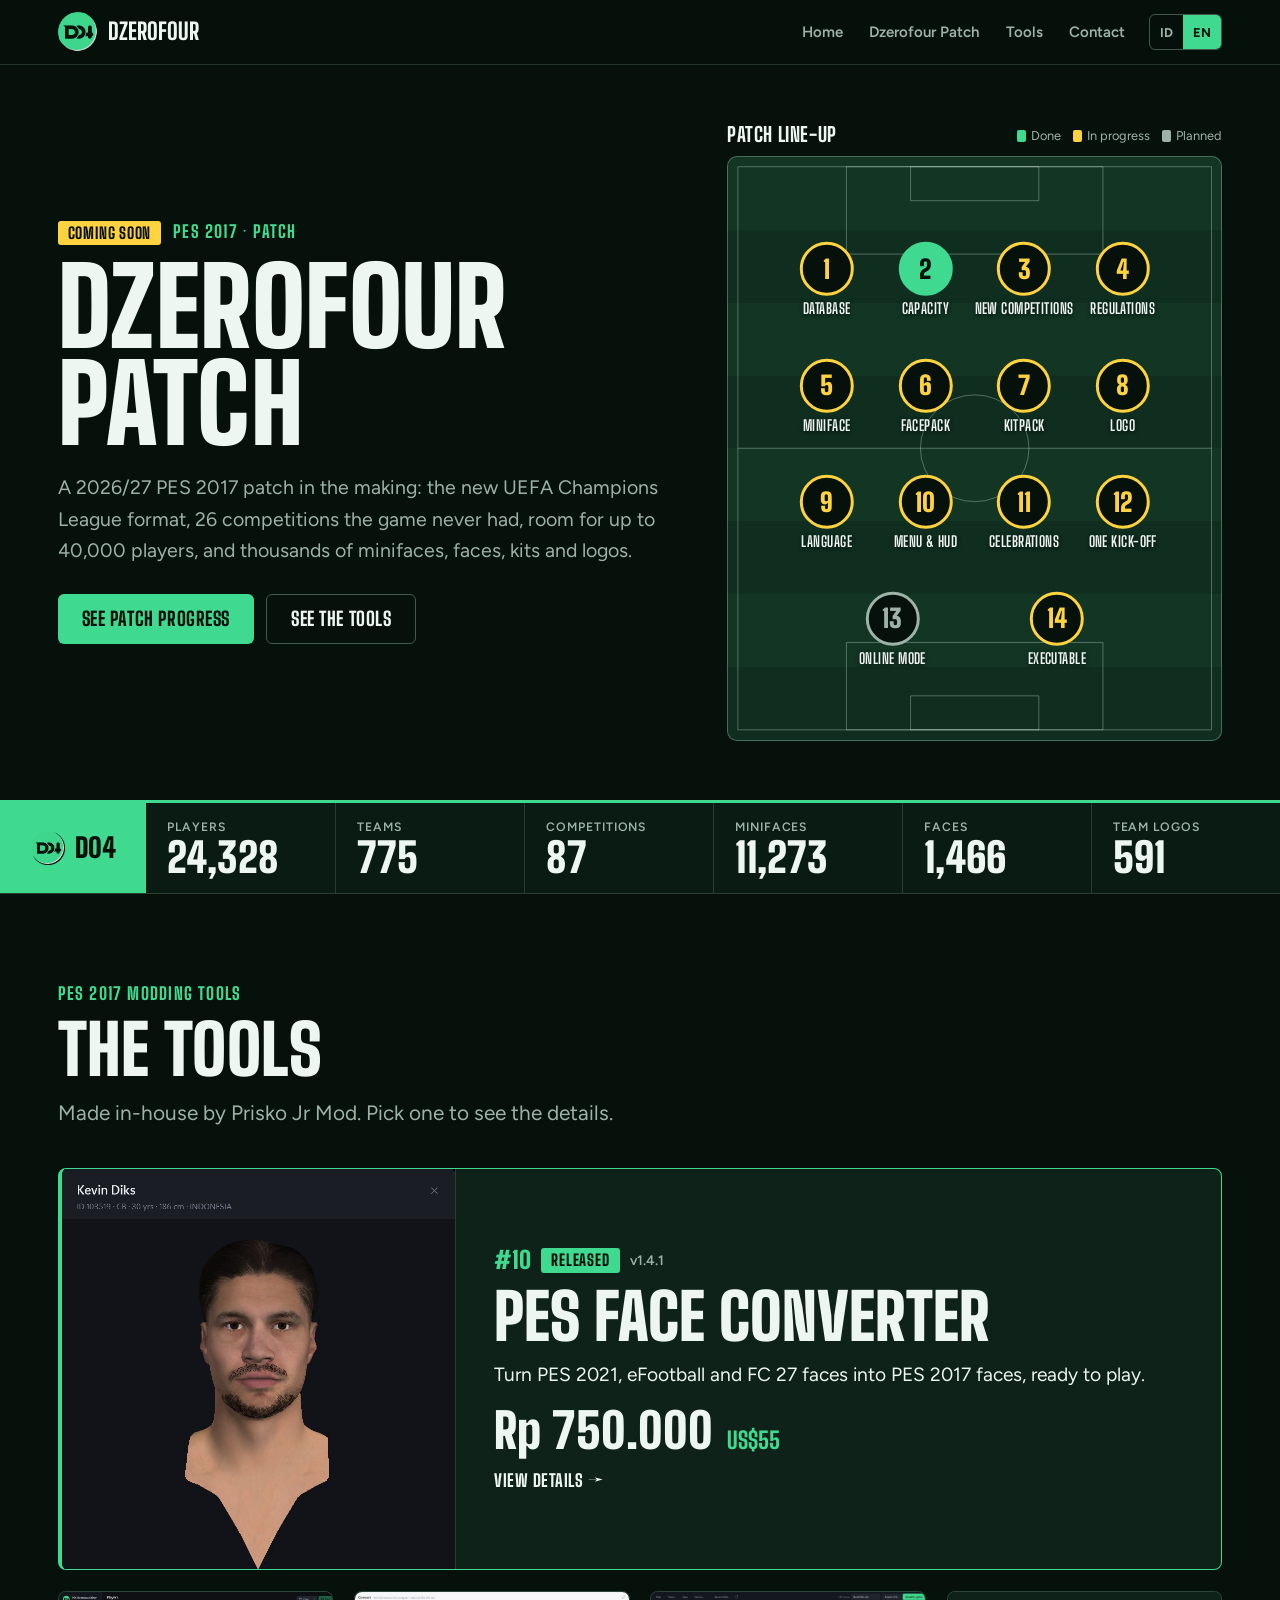
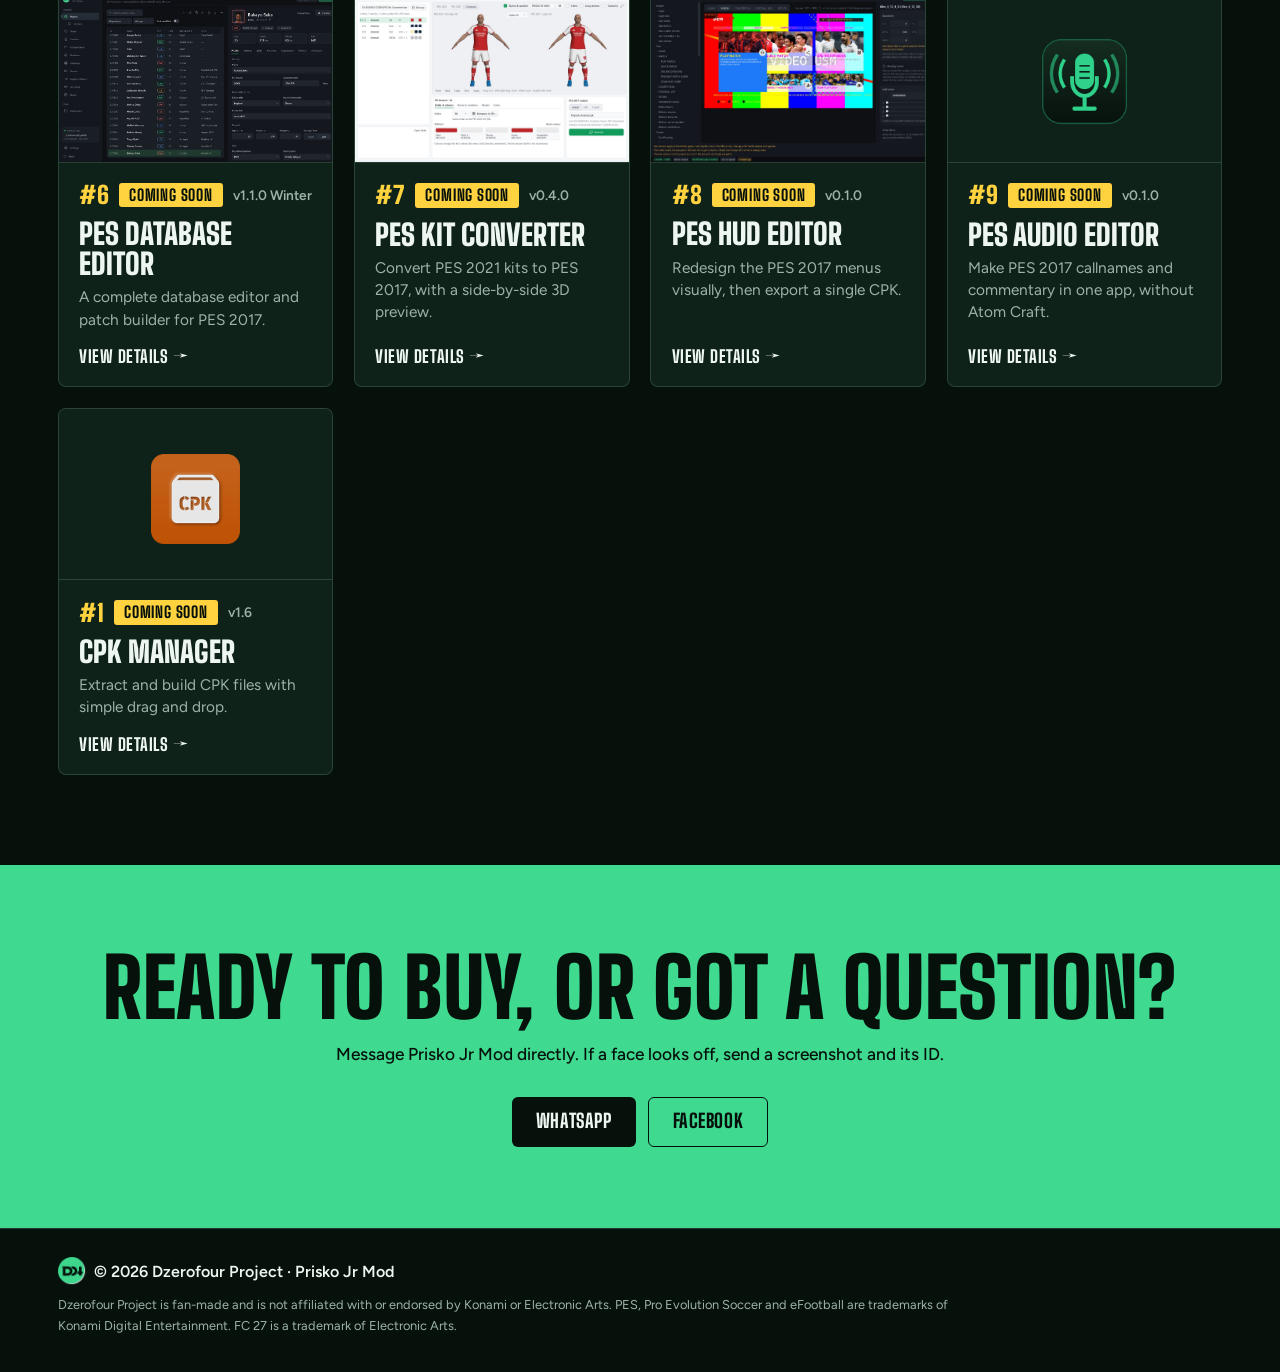
==== commit e31835ff: "Update website 2026-11-15 21.36" ====
--- a/index.html
+++ b/index.html
@@ -4,7 +4,7 @@
   <meta charset="utf-8">
   <meta name="viewport" content="width=device-width, initial-scale=1">
   <title>Dzerofour Project | Patch & Tools PES 2017</title>
-  <meta name="description" content="Dzerofour Patch dan tool modding PES 2017 buatan Prisko Jr Mod: PES Face Converter, Database Toolkit, Kit Converter, HUD Editor, dan CPK Manager.">
+  <meta name="description" content="Dzerofour Patch dan tool modding PES 2017 buatan Prisko Jr Mod: PES Face Converter, Database Editor, Kit Converter, HUD Editor, Audio Editor, dan CPK Manager.">
   <meta property="og:title" content="Dzerofour Project | Patch & Tools PES 2017">
   <meta property="og:description" content="Progres Dzerofour Patch dan tool modding PES 2017 buatan Prisko Jr Mod.">
   <meta property="og:type" content="website">
--- a/css/style.css
+++ b/css/style.css
@@ -220,6 +220,13 @@
 .comps ol { counter-reset: c; margin-top: 16px; }
 .comps li { counter-increment: c; display: flex; gap: 12px; align-items: center; padding: 10px 0; border-top: 1px solid rgba(6, 17, 12, .18); font-weight: 700; font-size: .98rem; }
 .comps li::before { content: counter(c); display: grid; place-items: center; flex: none; width: 28px; height: 28px; border-radius: 50%; background: var(--ink); color: var(--mint); font: 800 1rem/1 var(--display); }
+.comps:has(.comp-groups) { position: static; }
+.comp-groups { counter-reset: c; margin-top: 18px; display: grid; gap: 14px; }
+.comp-groups ol { counter-reset: none; margin-top: 4px; }
+.comp-groups li { padding: 7px 0; font-size: .94rem; }
+.comp-groups li::before { width: 24px; height: 24px; font-size: .9rem; }
+.comp-group-name { font: 800 .82rem/1.2 var(--body); text-transform: uppercase; letter-spacing: .08em; color: #0e7a49; }
+.comps-note { margin-top: 18px; padding-top: 12px; border-top: 1px solid rgba(6, 17, 12, .18); font-size: .9rem !important; }
 
 /* TIMELINE */
 .timeline { border-left: 3px solid var(--mint); margin-left: 6px; }
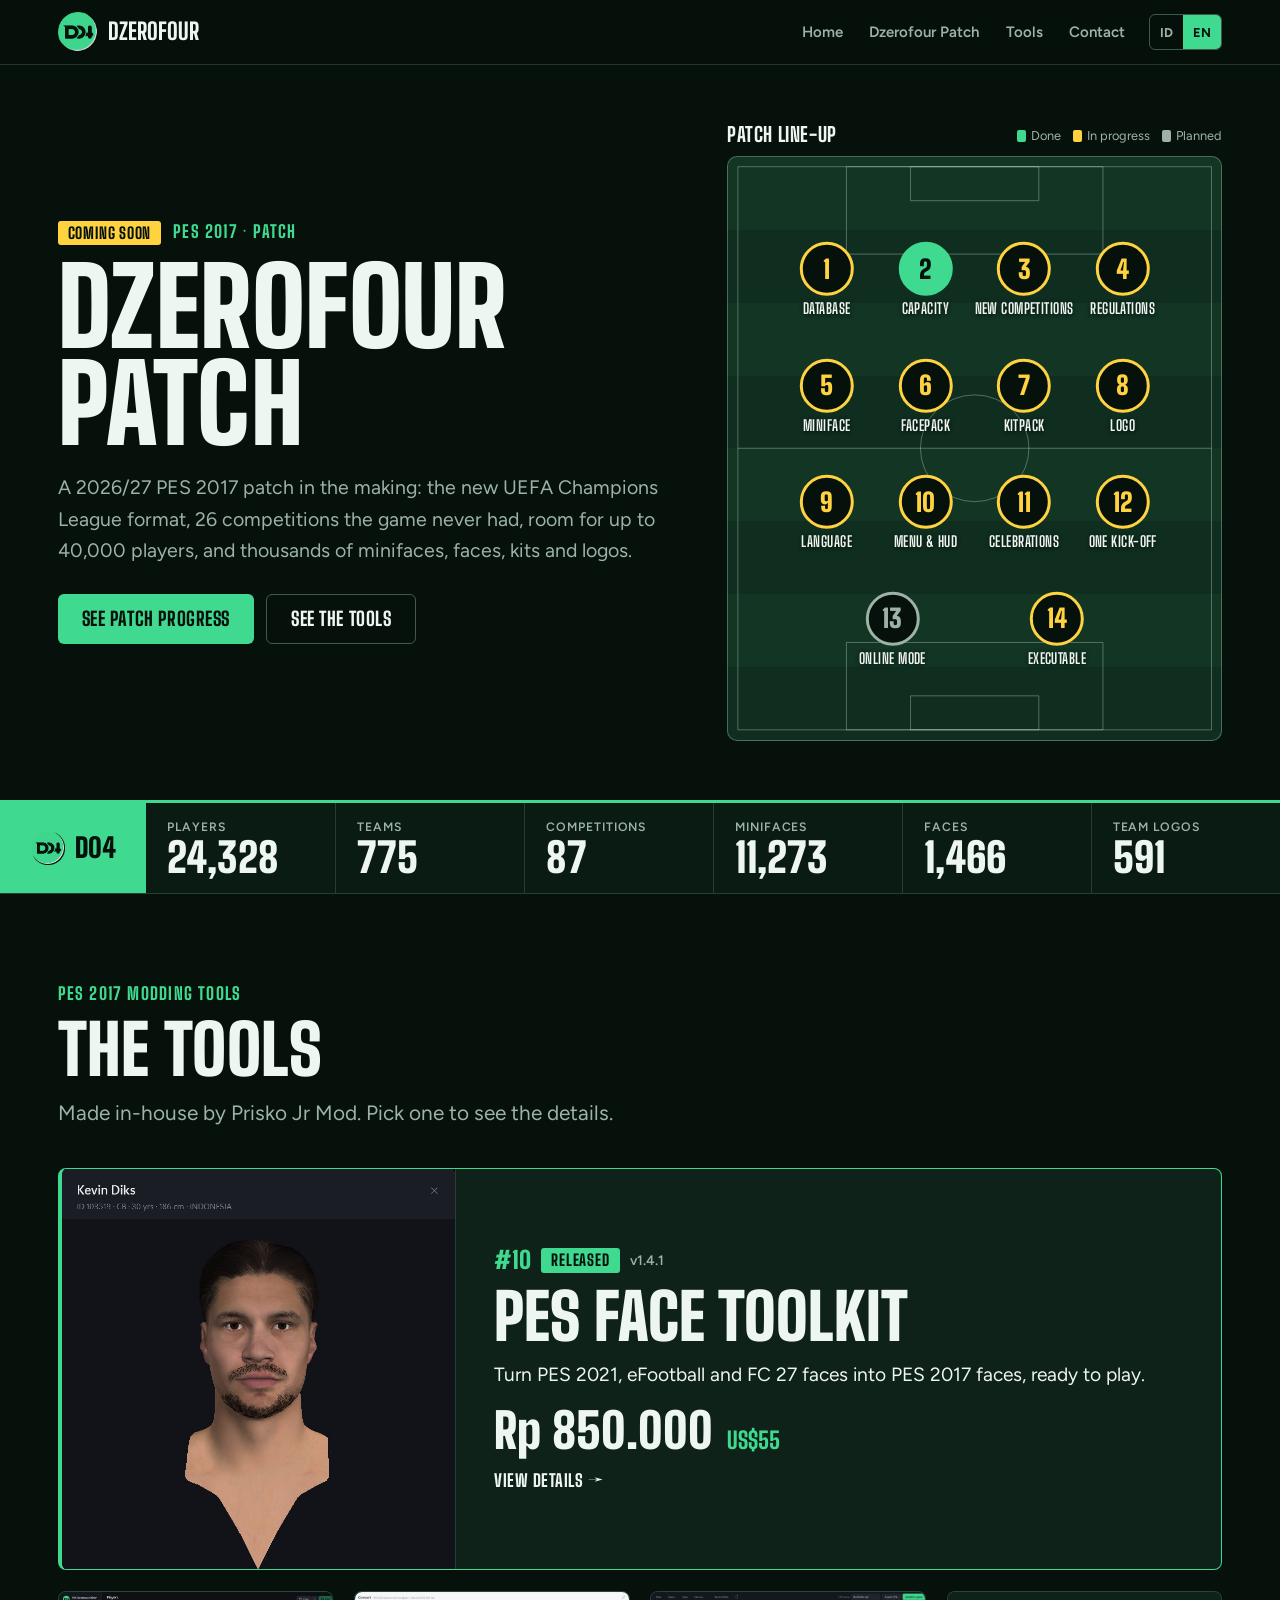
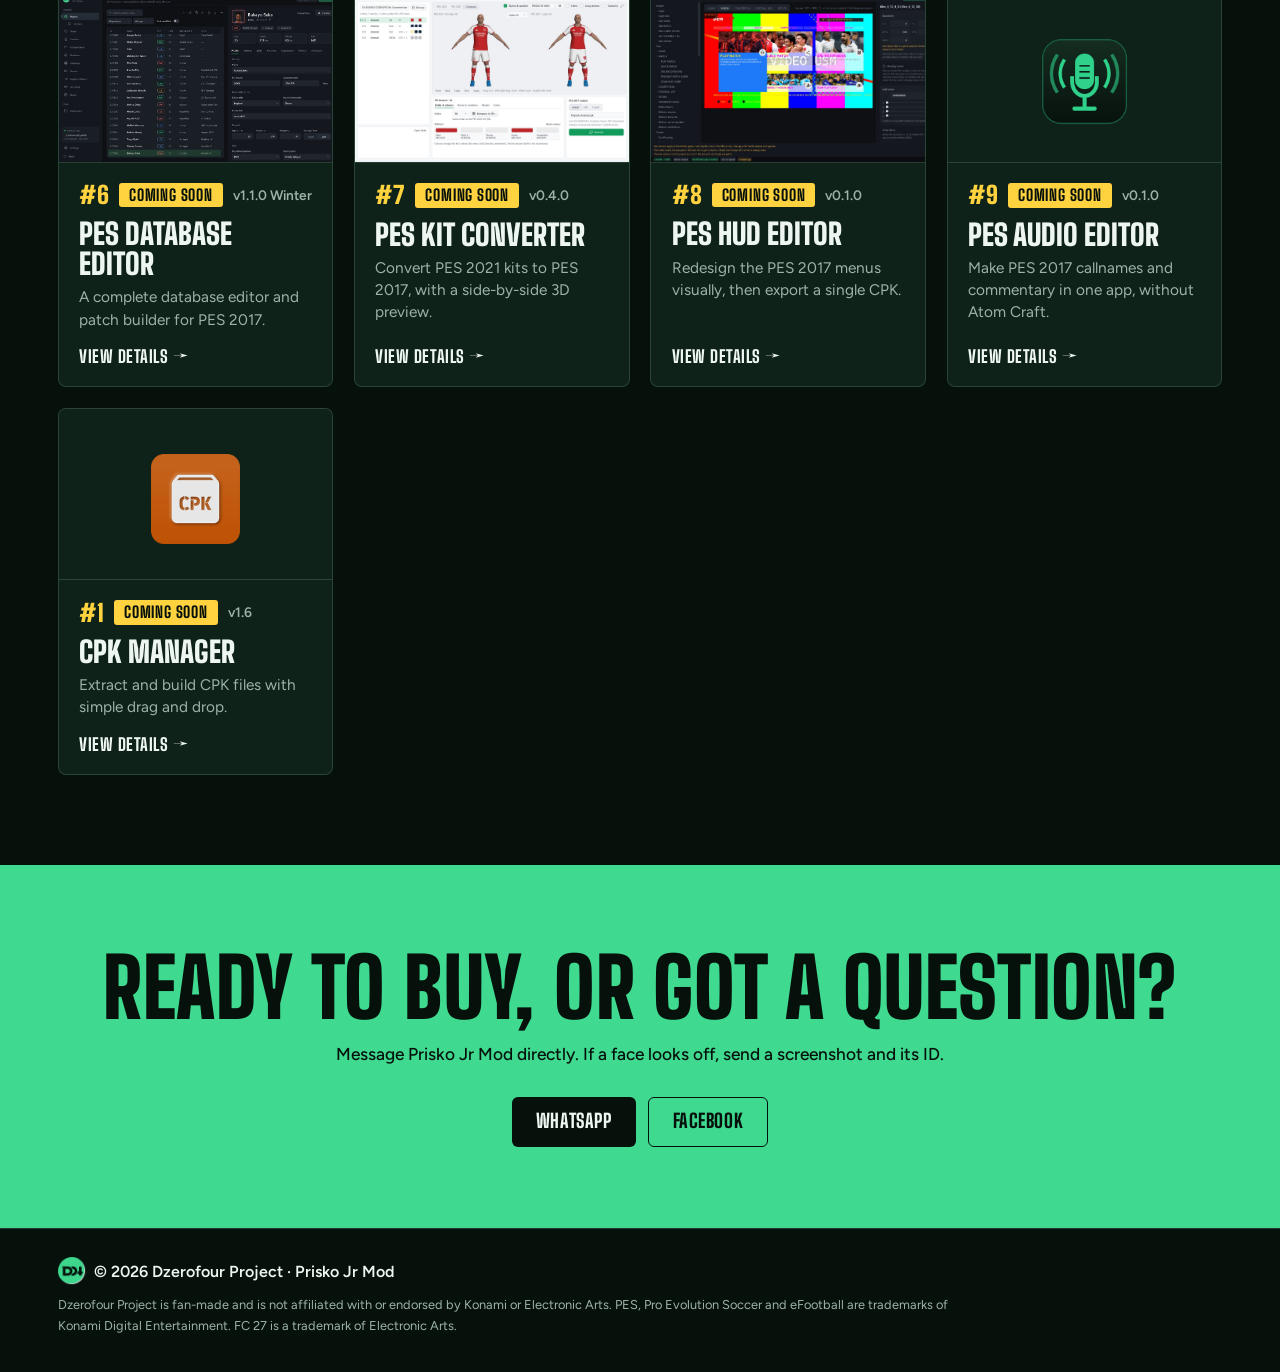
==== commit a91da703: "Update website 2026-11-15 21.46" ====
--- a/index.html
+++ b/index.html
@@ -4,7 +4,7 @@
   <meta charset="utf-8">
   <meta name="viewport" content="width=device-width, initial-scale=1">
   <title>Dzerofour Project | Patch & Tools PES 2017</title>
-  <meta name="description" content="Dzerofour Patch dan tool modding PES 2017 buatan Prisko Jr Mod: PES Face Converter, Database Editor, Kit Converter, HUD Editor, Audio Editor, dan CPK Manager.">
+  <meta name="description" content="Dzerofour Patch dan tool modding PES 2017 buatan Prisko Jr Mod: PES Face Toolkit, Database Editor, Kit Converter, HUD Editor, Audio Editor, dan CPK Manager.">
   <meta property="og:title" content="Dzerofour Project | Patch & Tools PES 2017">
   <meta property="og:description" content="Progres Dzerofour Patch dan tool modding PES 2017 buatan Prisko Jr Mod.">
   <meta property="og:type" content="website">
--- a/css/style.css
+++ b/css/style.css
@@ -228,6 +228,118 @@
 .comp-group-name { font: 800 .82rem/1.2 var(--body); text-transform: uppercase; letter-spacing: .08em; color: #0e7a49; }
 .comps-note { margin-top: 18px; padding-top: 12px; border-top: 1px solid rgba(6, 17, 12, .18); font-size: .9rem !important; }
 
+/* PATCH: navigasi bagian */
+.jump { position: sticky; top: 63px; z-index: 15; display: flex; align-items: center; gap: 14px; padding: 10px var(--gutter); background: rgba(10, 27, 19, .94); backdrop-filter: blur(10px); border-bottom: 1px solid var(--line); overflow-x: auto; scrollbar-width: none; }
+.jump::-webkit-scrollbar { display: none; }
+.jump-label { color: var(--muted); font-size: .74rem; font-weight: 700; text-transform: uppercase; letter-spacing: .08em; white-space: nowrap; }
+.jump ul { display: flex; gap: 6px; }
+.jump a { display: block; padding: 6px 12px; border: 1px solid var(--line-strong); border-radius: 999px; text-decoration: none; font-size: .86rem; font-weight: 600; white-space: nowrap; transition: border-color .15s, color .15s; }
+.jump a:hover { border-color: var(--mint); color: var(--mint); }
+html:has(.jump) { scroll-padding-top: 124px; }
+
+/* PATCH: pita latar */
+.band { background: var(--pitch); border-top: 1px solid var(--line); border-bottom: 1px solid var(--line); }
+h3 { font-family: var(--display); text-transform: uppercase; line-height: 1; margin: 0; }
+
+/* PATCH: status kecil */
+.status { display: inline-flex; align-items: center; gap: 7px; font-size: .8rem; font-weight: 700; white-space: nowrap; }
+.status::before { content: ""; width: 9px; height: 13px; border-radius: 2px; background: var(--muted); }
+.status.is-done::before { background: var(--mint); }
+.status.is-progress::before { background: var(--yellow); }
+.status.is-planned { color: var(--muted); }
+
+/* PATCH: format baru */
+.compare { margin-bottom: clamp(28px, 4vw, 44px); }
+.compare-title { font-size: 1.35rem; font-weight: 800; letter-spacing: .02em; margin-bottom: 14px; }
+.compare-table { border: 1px solid var(--line-strong); border-radius: 8px; overflow: hidden; }
+.compare-row { display: grid; grid-template-columns: minmax(120px, .8fr) minmax(0, 1fr) minmax(0, 1.2fr); }
+.compare-row > span { padding: 12px 16px; border-top: 1px solid var(--line); font-size: .98rem; }
+.compare-headrow > span { border-top: 0; background: var(--panel); color: var(--muted); font-size: .76rem; font-weight: 700; text-transform: uppercase; letter-spacing: .08em; }
+.compare-headrow .is-after { color: var(--mint); }
+.compare-label { color: var(--muted); font-weight: 600; }
+.compare-before { color: var(--muted); }
+.compare-after { font-weight: 700; background: rgba(63, 217, 143, .07); border-left: 3px solid var(--mint); }
+.compare-note { color: var(--muted); font-size: .92rem; margin-top: 12px; max-width: 52em; }
+.format-grid { display: grid; grid-template-columns: repeat(3, minmax(0, 1fr)); gap: clamp(12px, 1.4vw, 18px); }
+.format-card { display: flex; flex-direction: column; gap: 12px; padding: clamp(16px, 1.8vw, 22px); background: var(--panel); border: 1px solid var(--line); border-top: 3px solid var(--muted); border-radius: 8px; }
+.format-card.is-done { border-top-color: var(--mint); }
+.format-card.is-progress { border-top-color: var(--yellow); }
+.format-top { display: flex; justify-content: space-between; align-items: flex-start; gap: 10px; }
+.format-top h3 { font-size: 1.45rem; font-weight: 800; }
+.format-card p { color: var(--muted); font-size: .93rem; }
+.format-card .chips li { font-size: .8rem; padding: 3px 9px; }
+
+/* PATCH: galeri */
+.gallery { display: grid; grid-template-columns: repeat(4, minmax(0, 1fr)); gap: clamp(10px, 1.2vw, 16px); }
+.gallery li:first-child { grid-column: span 2; grid-row: span 2; }
+.shot { position: relative; display: block; width: 100%; padding: 0; border: 1px solid var(--line-strong); border-radius: 8px; overflow: hidden; background: var(--pitch); cursor: zoom-in; color: var(--text); text-align: left; font: inherit; }
+.shot img { width: 100%; aspect-ratio: 16 / 9; object-fit: cover; transition: transform .25s; }
+.shot:hover img { transform: scale(1.03); }
+.shot:hover { border-color: var(--mint); }
+.shot-cap { position: absolute; left: 0; right: 0; bottom: 0; padding: 26px 12px 9px; font-size: .84rem; font-weight: 600; line-height: 1.3; background: linear-gradient(transparent, rgba(6, 17, 12, .92)); }
+.gallery li:not(:first-child) .shot-cap { font-size: .76rem; }
+.viewer { width: min(1280px, 94vw); max-height: 94vh; padding: 0; border: 1px solid var(--line-strong); border-radius: 10px; background: var(--ink); color: var(--text); }
+.viewer::backdrop { background: rgba(0, 0, 0, .82); }
+.viewer img { width: 100%; max-height: calc(94vh - 120px); object-fit: contain; background: #000; }
+.viewer-bar { display: flex; align-items: center; gap: 8px; padding: 8px 10px; }
+.viewer-count { margin-right: auto; color: var(--muted); font-size: .86rem; font-variant-numeric: tabular-nums; padding-left: 6px; }
+.viewer-btn { min-width: 42px; min-height: 40px; border: 1px solid var(--line-strong); border-radius: 6px; background: none; color: var(--text); font-size: 1.05rem; cursor: pointer; }
+.viewer-btn:hover { border-color: var(--mint); color: var(--mint); }
+.viewer-cap { padding: 12px 16px 16px; font-size: .95rem; }
+
+/* PATCH: database asli vs Dzerofour */
+.dbtable { border-top: 1px solid var(--line-strong); }
+.db-row { display: grid; grid-template-columns: minmax(150px, 1.3fr) repeat(3, minmax(0, 1fr)); align-items: baseline; gap: 4px 16px; padding: 14px 0; border-bottom: 1px solid var(--line); }
+.db-headrow { padding: 10px 0; }
+.db-headrow > span { color: var(--muted); font-size: .76rem; font-weight: 700; text-transform: uppercase; letter-spacing: .08em; }
+.db-headrow .is-now { color: var(--mint); }
+.db-label { font: 800 1.3rem/1.1 var(--display); text-transform: uppercase; }
+.db-num { font: 800 clamp(1.3rem, 2.2vw, 1.8rem)/1 var(--display); color: var(--muted); font-variant-numeric: tabular-nums; }
+.db-num.is-now { color: var(--text); font-size: clamp(1.6rem, 2.8vw, 2.3rem); }
+.db-bar { grid-column: 1 / -1; position: relative; height: 8px; margin-top: 8px; background: var(--panel-2); border-radius: 4px; overflow: hidden; }
+.db-bar i { position: absolute; left: 0; top: 0; bottom: 0; border-radius: 4px; }
+.db-bar-now { background: var(--mint); }
+.db-bar-old { background: var(--yellow); z-index: 1; opacity: .9; }
+.db-legend { display: flex; flex-wrap: wrap; gap: 6px 18px; margin-top: 14px; }
+.db-legend i { font-style: normal; color: var(--muted); font-size: .82rem; display: inline-flex; align-items: center; gap: 7px; }
+.db-legend i::before { content: ""; width: 18px; height: 8px; border-radius: 4px; background: var(--panel-2); }
+.db-legend .is-old::before { background: var(--yellow); }
+.db-legend .is-now::before { background: var(--mint); }
+
+/* PATCH: isi liga */
+.region + .region { margin-top: clamp(28px, 3.6vw, 44px); }
+.region-name { display: flex; align-items: baseline; gap: 10px; font-size: 1.6rem; font-weight: 800; margin-bottom: 12px; }
+.region-name span { color: var(--muted); font: 600 .9rem var(--body); }
+.league-grid { display: grid; grid-template-columns: repeat(3, minmax(0, 1fr)); gap: 10px; align-items: start; }
+.league { background: var(--panel); border: 1px solid var(--line); border-radius: 8px; }
+.league.is-new { border-left: 3px solid var(--mint); }
+.league[open] { border-color: var(--line-strong); }
+.league summary { display: flex; justify-content: space-between; align-items: center; gap: 12px; padding: 12px 14px; font: inherit; text-transform: none; letter-spacing: 0; list-style: none; }
+.league summary::-webkit-details-marker { display: none; }
+.league summary::after { content: "+"; flex: none; color: var(--muted); font-weight: 700; font-size: 1.1rem; }
+.league[open] summary::after { content: "−"; color: var(--mint); }
+.league-main { display: flex; flex-direction: column; min-width: 0; }
+.league-name { font: 800 1.12rem/1.15 var(--display); text-transform: uppercase; letter-spacing: .02em; }
+.league-country { color: var(--muted); font-size: .8rem; }
+.league-side { display: flex; align-items: center; gap: 8px; margin-left: auto; flex: none; }
+.league-new { background: var(--mint); color: var(--ink); padding: 2px 7px 1px; border-radius: 3px; font: 800 .8rem/1.1 var(--display); text-transform: uppercase; letter-spacing: .05em; }
+.league-count { color: var(--muted); font-size: .8rem; font-weight: 600; white-space: nowrap; }
+.league-body { padding: 0 14px 14px; }
+.league-cups { color: var(--muted); font-size: .84rem; padding: 10px 0; border-top: 1px solid var(--line); }
+.league-cups b { color: var(--text); }
+.league-teams { columns: 2; column-gap: 16px; padding-top: 10px; border-top: 1px solid var(--line); counter-reset: t; }
+.league-teams li { counter-increment: t; break-inside: avoid; font-size: .86rem; padding: 3px 0; display: flex; gap: 7px; }
+.league-teams li::before { content: counter(t); color: var(--muted); font-size: .76rem; min-width: 18px; text-align: right; font-variant-numeric: tabular-nums; padding-top: 1px; }
+
+/* PATCH: berikutnya */
+.roadmap { display: grid; grid-template-columns: repeat(2, minmax(0, 1fr)); gap: 0 clamp(20px, 3vw, 40px); }
+.road { padding: 16px 0 16px 16px; border-top: 1px solid var(--line); border-left: 3px solid var(--muted); }
+.road.is-progress { border-left-color: var(--yellow); }
+.road.is-done { border-left-color: var(--mint); }
+.road-top { display: flex; justify-content: space-between; align-items: flex-start; gap: 12px; margin-bottom: 6px; }
+.road h3 { font-size: 1.3rem; font-weight: 800; }
+.road p { color: var(--muted); font-size: .94rem; }
+
 /* TIMELINE */
 .timeline { border-left: 3px solid var(--mint); margin-left: 6px; }
 .event { position: relative; display: grid; grid-template-columns: 130px minmax(0, 1fr); gap: 4px 20px; padding: 14px 0 14px 24px; }
@@ -265,6 +377,9 @@
   .detail-info.cols-3 > :last-child { grid-column: 1 / -1; }
   .patch-grid { grid-template-columns: 1fr; }
   .comps { position: static; }
+  .format-grid, .league-grid { grid-template-columns: repeat(2, minmax(0, 1fr)); }
+  .gallery { grid-template-columns: repeat(2, minmax(0, 1fr)); }
+  .gallery li:first-child { grid-row: auto; }
 }
 
 /* NAV HP */
@@ -293,6 +408,19 @@
   .patch-head { flex-direction: column; gap: 10px; }
   .cta .btn { width: 100%; }
   .event { grid-template-columns: 1fr; gap: 2px; }
+  .format-grid, .league-grid, .roadmap { grid-template-columns: 1fr; }
+  .gallery { grid-template-columns: 1fr; }
+  .gallery li:first-child { grid-column: auto; }
+  .compare-headrow { display: none; }
+  .compare-row { grid-template-columns: 1fr 1fr; }
+  .compare-label { grid-column: 1 / -1; padding-bottom: 0 !important; font-size: .8rem !important; text-transform: uppercase; letter-spacing: .06em; }
+  .compare-before, .compare-after { border-top: 0 !important; }
+  .compare-before::before, .compare-after::before { content: attr(data-label); display: block; color: var(--muted); font-size: .7rem; font-weight: 700; text-transform: uppercase; letter-spacing: .06em; text-decoration: none; margin-bottom: 2px; }
+  .db-headrow { display: none; }
+  .db-row { grid-template-columns: repeat(3, minmax(0, 1fr)); }
+  .db-label { grid-column: 1 / -1; margin-bottom: 4px; }
+  .db-num::before { content: attr(data-label); display: block; color: var(--muted); font: 700 .66rem/1.3 var(--body); text-transform: uppercase; letter-spacing: .05em; margin-bottom: 3px; }
+  .league-teams { columns: 1; }
 }
 
 @media (prefers-reduced-motion: reduce) {
